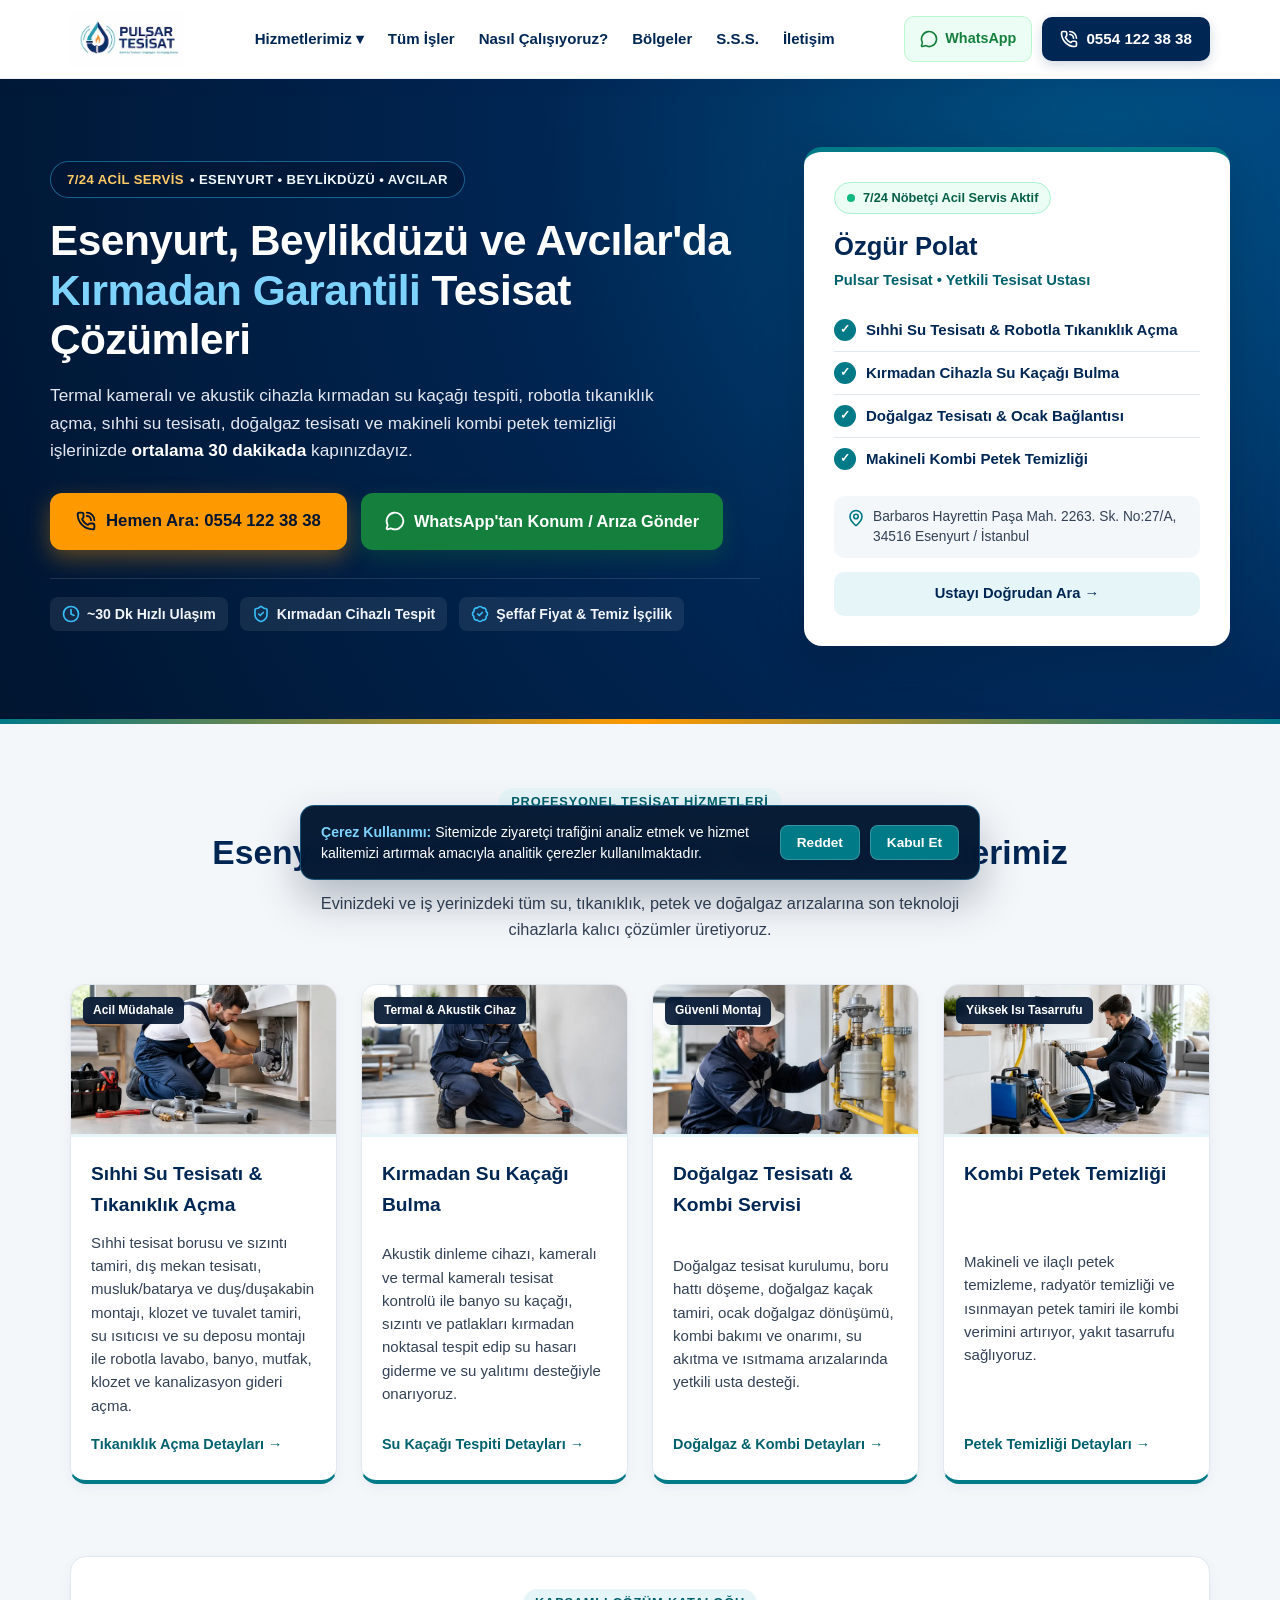
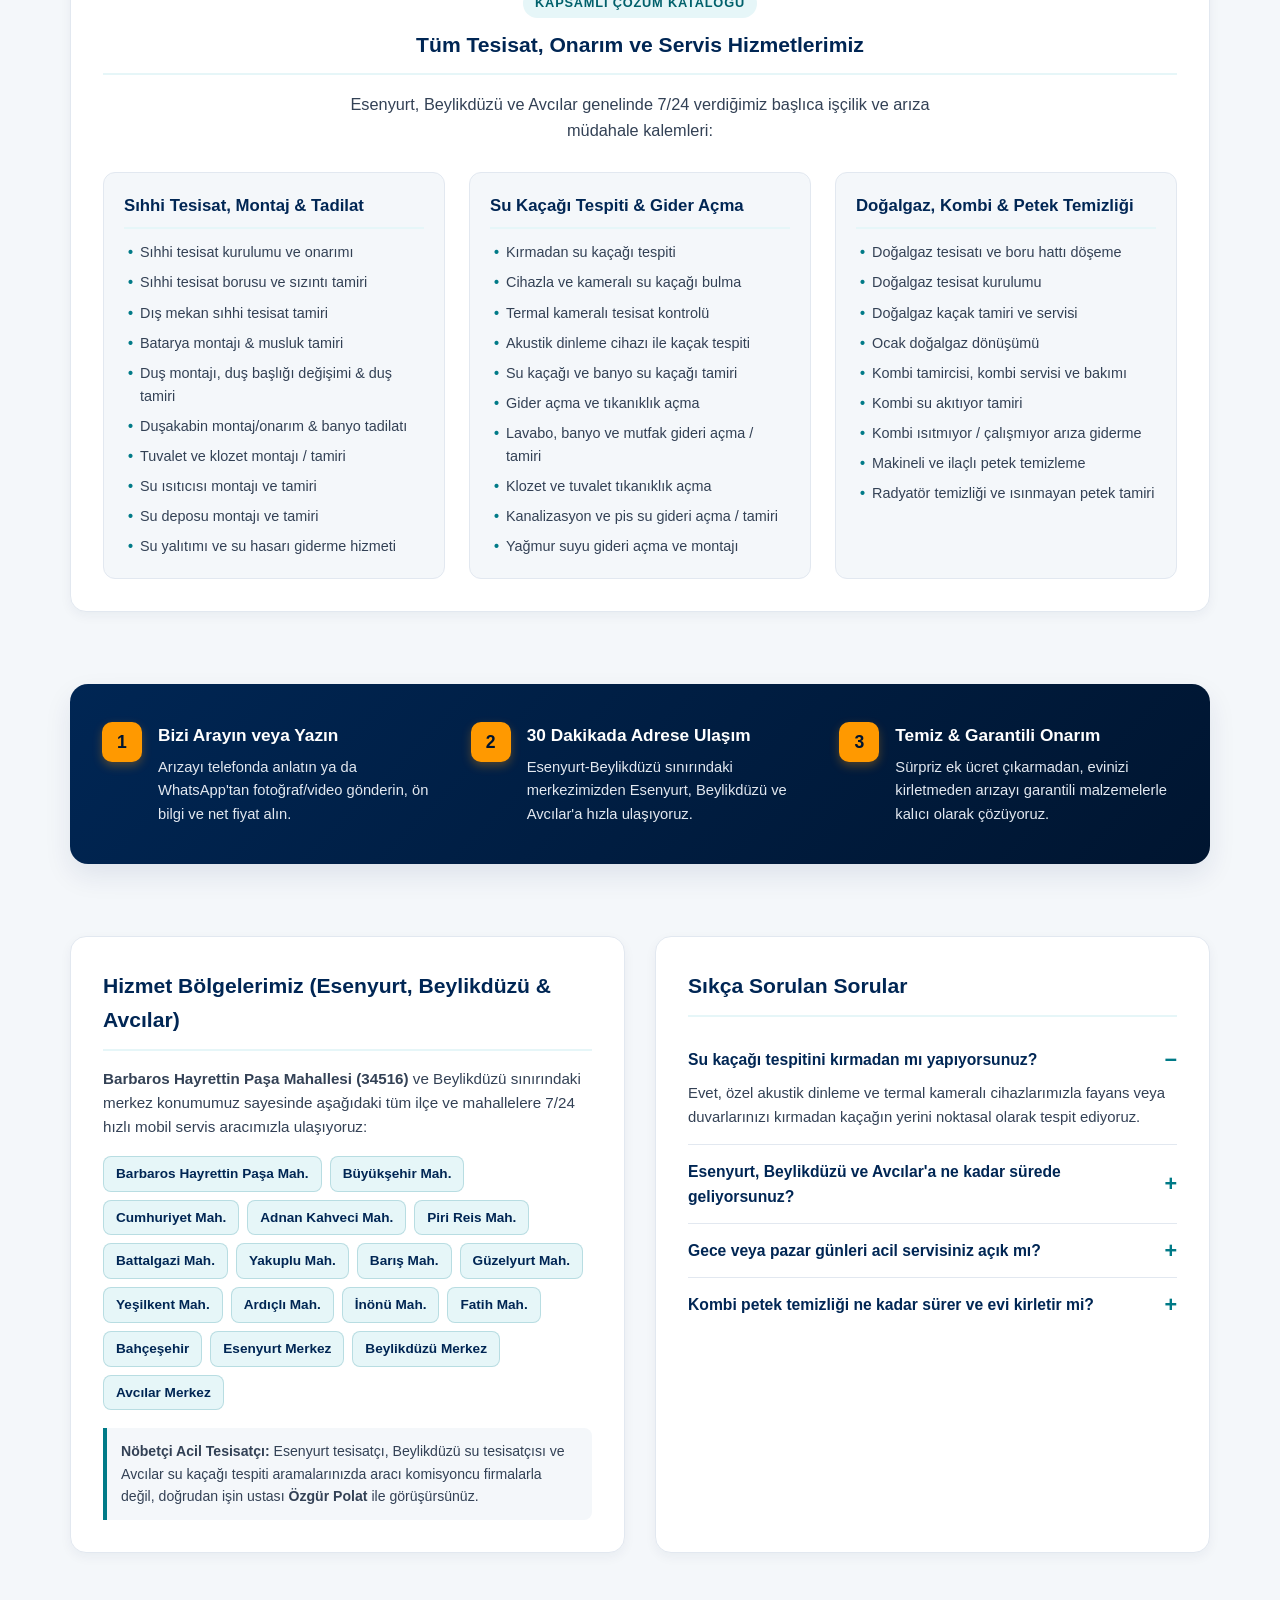
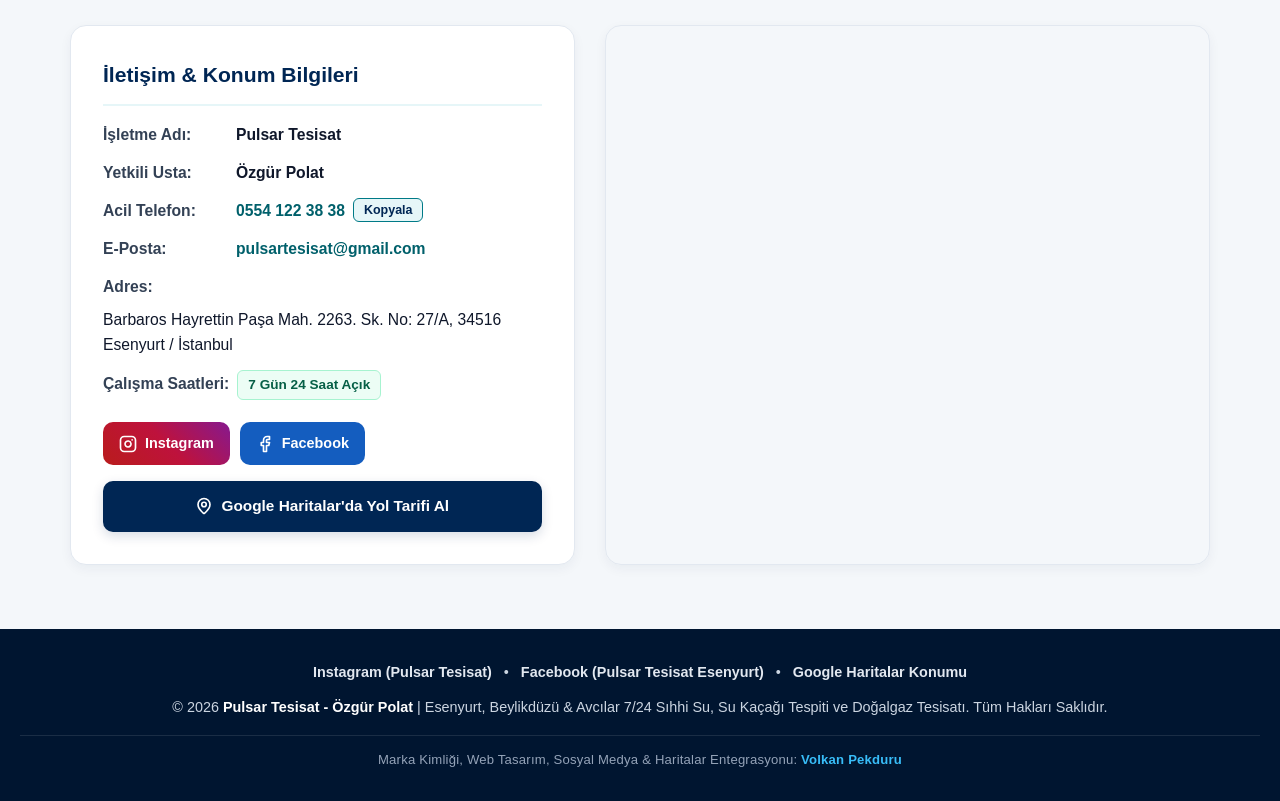
==== index.html @ 4828037c "Add files via upload" ====
<!doctype html>
<html lang="tr">
  <head>
    <!-- KVKK & Google Consent Mode Varsayılan Ayarı -->
    <script>
      window.dataLayer = window.dataLayer || [];
      function gtag() {
        dataLayer.push(arguments);
      }
      const savedConsent = localStorage.getItem("pulsar_cookie_consent");
      gtag("consent", "default", {
        analytics_storage: savedConsent === "granted" ? "granted" : "denied",
        ad_storage: "denied",
        ad_user_data: "denied",
        ad_personalization: "denied",
      });
    </script>

    <!-- Google tag (gtag.js) -->
    <script async src="https://googletagmanager.com/gtm.js?id=GTM-5T6CG87S"></script>
    <script>
      window.dataLayer = window.dataLayer || [];
      function gtag() {
        dataLayer.push(arguments);
      }
      gtag("js", new Date());
    </script>

    <!-- Telefon, WhatsApp ve Harita Tıklama Takibi -->
    <script>
      document.addEventListener("click", function (e) {
        const link = e.target.closest("a");
        if (!link) return;
        const href = link.getAttribute("href") || "";

        if (href.startsWith("tel:")) {
          gtag("event", "telefon_aramasi", { event_category: "iletisim", event_label: "0554 122 38 38" });
        } else if (href.includes("wa.me") || href.includes("whatsapp")) {
          gtag("event", "whatsapp_tiklama", { event_category: "iletisim", event_label: "WhatsApp Mesaj" });
        } else if (href.includes("/maps") || href.includes("maps.") || href.includes("share.google")) {
          gtag("event", "harita_yol_tarifi", { event_category: "konum", event_label: "Google Haritalar" });
        }
      });
    </script>

    <meta charset="UTF-8" />
    <meta name="viewport" content="width=device-width, initial-scale=1.0" />
    <title>Pulsar Tesisat | Esenyurt, Beylikdüzü, Avcılar 7/24 Acil Sıhhi Tesisat, Su Kaçağı & Doğalgaz</title>
    <meta name="description" content="Esenyurt, Beylikdüzü ve Avcılar 7/24 acil tesisatçı Özgür Polat. Kırmadan cihazla su kaçağı bulma, robotla tıkanıklık açma, sıhhi su tesisatı, doğalgaz ve kombi petek temizliği. Hemen arayın: 0554 122 38 38" />
    <meta name="robots" content="index, follow, max-image-preview:large, max-snippet:-1, max-video-preview:-1" />
    <meta name="theme-color" content="#002654" />
    <meta name="geo.region" content="TR-34" />
    <meta name="geo.placename" content="Esenyurt, İstanbul" />
    <meta name="geo.position" content="41.0272691;28.6431282" />
    <meta name="ICBM" content="41.0272691, 28.6431282" />

    <link rel="canonical" href="https://pulsartesisat.com/" />
    <link rel="icon" type="image/webp" href="logo.webp" />
    <link rel="apple-touch-icon" href="logo.webp" />

    <!-- Open Graph / WhatsApp & Sosyal Medya Önizleme -->
    <meta property="og:type" content="website" />
    <meta property="og:locale" content="tr_TR" />
    <meta property="og:site_name" content="Pulsar Tesisat" />
    <meta property="og:url" content="https://pulsartesisat.com/" />
    <meta property="og:title" content="Pulsar Tesisat | Esenyurt, Beylikdüzü, Avcılar 7/24 Acil Tesisatçı" />
    <meta property="og:description" content="Kırmadan su kaçağı tespiti, robotla tıkanıklık açma, sıhhi tesisat, doğalgaz ve makineli petek temizliği. 30 dakikada acil servis: 0554 122 38 38" />
    <meta property="og:image" content="https://pulsartesisat.com/hizmet-kacak.webp" />
    <meta property="og:image:width" content="840" />
    <meta property="og:image:height" content="472" />

    <!-- Twitter Card -->
    <meta name="twitter:card" content="summary_large_image" />
    <meta name="twitter:title" content="Pulsar Tesisat | Esenyurt, Beylikdüzü & Avcılar 7/24 Acil Tesisatçı" />
    <meta name="twitter:description" content="Kırmadan su kaçağı bulma, tıkanıklık açma, sıhhi su tesisatı, doğalgaz ve kombi petek temizliği. Hemen arayın: 0554 122 38 38" />
    <meta name="twitter:image" content="https://pulsartesisat.com/hizmet-kacak.webp" />

    <link rel="stylesheet" href="style.css" />

    <!-- Yerel İşletme & Tesisatçı SEO Şeması (JSON-LD) -->
    <script type="application/ld+json">
      {
        "@context": "https://schema.org",
        "@type": "Plumber",
        "@id": "https://pulsartesisat.com/#plumber",
        "name": "Pulsar Tesisat - Özgür Polat",
        "url": "https://pulsartesisat.com/",
        "logo": "https://pulsartesisat.com/logo.webp",
        "image": ["https://pulsartesisat.com/logo.webp", "https://pulsartesisat.com/hizmet-sihhi.webp", "https://pulsartesisat.com/hizmet-kacak.webp", "https://pulsartesisat.com/hizmet-dogalgaz.webp", "https://pulsartesisat.com/hizmet-petek.webp"],
        "description": "Esenyurt, Beylikdüzü ve Avcılar bölgesinde 7/24 acil sıhhi tesisat, kırmadan cihazla su kaçağı tespiti, robotla tıkanıklık açma, doğalgaz tesisatı ve makineli kombi petek temizliği hizmeti.",
        "telephone": "+905541223838",
        "email": "pulsartesisat@gmail.com",
        "priceRange": "₺₺",
        "currenciesAccepted": "TRY",
        "paymentAccepted": "Nakit, Havale/EFT, Kredi Kartı",
        "address": {
          "@type": "PostalAddress",
          "streetAddress": "Barbaros Hayrettin Paşa Mah. 2263. Sk. No: 27/A",
          "addressLocality": "Esenyurt",
          "addressRegion": "İstanbul",
          "postalCode": "34516",
          "addressCountry": "TR"
        },
        "geo": {
          "@type": "GeoCoordinates",
          "latitude": 41.0272691,
          "longitude": 28.6431282
        },
        "hasMap": "https://maps.app.goo.gl/ySVfVjNS8mh7vHLx8",
        "areaServed": [
          { "@type": "City", "name": "Esenyurt, İstanbul" },
          { "@type": "City", "name": "Beylikdüzü, İstanbul" },
          { "@type": "City", "name": "Avcılar, İstanbul" },
          { "@type": "Place", "name": "Barbaros Hayrettin Paşa Mahallesi" },
          { "@type": "Place", "name": "Büyükşehir Mahallesi" },
          { "@type": "Place", "name": "Cumhuriyet Mahallesi" },
          { "@type": "Place", "name": "Adnan Kahveci Mahallesi" },
          { "@type": "Place", "name": "Piri Reis Mahallesi" },
          { "@type": "Place", "name": "Battalgazi Mahallesi" },
          { "@type": "Place", "name": "Yakuplu Mahallesi" },
          { "@type": "Place", "name": "Bahçeşehir" },
          { "@type": "Place", "name": "Yeşilkent Mahallesi" },
          { "@type": "Place", "name": "Güzelyurt Mahallesi" },
          { "@type": "Place", "name": "Ardıçlı Mahallesi" },
          { "@type": "Place", "name": "İnönü Mahallesi" },
          { "@type": "Place", "name": "Barış Mahallesi" },
          { "@type": "Place", "name": "Fatih Mahallesi" }
        ],
        "hasOfferCatalog": {
          "@type": "OfferCatalog",
          "name": "Sıhhi Tesisat, Kaçak Tespiti, Doğalgaz ve Kombi Petek Hizmetleri",
          "itemListElement": [
            { "@type": "Offer", "itemOffered": { "@type": "Service", "name": "Sıhhi Su Tesisatı Kurulumu ve Onarımı" } },
            { "@type": "Offer", "itemOffered": { "@type": "Service", "name": "Sıhhi Tesisat Borusu ve Sızıntı Tamiri" } },
            { "@type": "Offer", "itemOffered": { "@type": "Service", "name": "Dış Mekan Sıhhi Tesisat Tamiri" } },
            { "@type": "Offer", "itemOffered": { "@type": "Service", "name": "Batarya ve Musluk Montajı / Tamiri" } },
            { "@type": "Offer", "itemOffered": { "@type": "Service", "name": "Duş, Duş Başlığı ve Duşakabin Montajı / Tamiri" } },
            { "@type": "Offer", "itemOffered": { "@type": "Service", "name": "Tuvalet ve Klozet Montajı / Tamiri" } },
            { "@type": "Offer", "itemOffered": { "@type": "Service", "name": "Su Isıtıcısı Montajı ve Tamiri" } },
            { "@type": "Offer", "itemOffered": { "@type": "Service", "name": "Su Deposu Montajı ve Tamiri" } },
            { "@type": "Offer", "itemOffered": { "@type": "Service", "name": "Kırmadan Cihazla Su Kaçağı Tespiti" } },
            { "@type": "Offer", "itemOffered": { "@type": "Service", "name": "Kameralı ve Termal Kameralı Su Kaçağı Tespiti" } },
            { "@type": "Offer", "itemOffered": { "@type": "Service", "name": "Akustik Dinleme Cihazı ile Kaçak Tespiti" } },
            { "@type": "Offer", "itemOffered": { "@type": "Service", "name": "Su Kaçağı ve Banyo Su Kaçağı Tamiri" } },
            { "@type": "Offer", "itemOffered": { "@type": "Service", "name": "Gider Açma ve Tıkanıklık Açma" } },
            { "@type": "Offer", "itemOffered": { "@type": "Service", "name": "Lavabo, Banyo ve Mutfak Gideri Açma / Tamiri" } },
            { "@type": "Offer", "itemOffered": { "@type": "Service", "name": "Klozet ve Tuvalet Tıkanıklık Açma" } },
            { "@type": "Offer", "itemOffered": { "@type": "Service", "name": "Kanalizasyon ve Pis Su Gideri Açma / Tamiri" } },
            { "@type": "Offer", "itemOffered": { "@type": "Service", "name": "Yağmur Suyu Gideri Açma ve Montajı" } },
            { "@type": "Offer", "itemOffered": { "@type": "Service", "name": "Doğalgaz Tesisatı Kurulumu ve Boru Hattı Döşeme" } },
            { "@type": "Offer", "itemOffered": { "@type": "Service", "name": "Doğalgaz Kaçak Tamiri ve Ocak Doğalgaz Dönüşümü" } },
            { "@type": "Offer", "itemOffered": { "@type": "Service", "name": "Kombi Servisi, Tamiri, Bakımı ve Su Akıtma Onarımı" } },
            { "@type": "Offer", "itemOffered": { "@type": "Service", "name": "Makineli ve İlaçlı Petek Temizleme / Radyatör Temizliği" } },
            { "@type": "Offer", "itemOffered": { "@type": "Service", "name": "Isınmayan Petek Tamiri" } },
            { "@type": "Offer", "itemOffered": { "@type": "Service", "name": "Banyo ve Duş Tadilatı" } },
            { "@type": "Offer", "itemOffered": { "@type": "Service", "name": "Su Yalıtımı ve Su Hasarı Giderme Hizmeti" } }
          ]
        },
        "openingHoursSpecification": {
          "@type": "OpeningHoursSpecification",
          "dayOfWeek": ["Monday", "Tuesday", "Wednesday", "Thursday", "Friday", "Saturday", "Sunday"],
          "opens": "00:00",
          "closes": "23:59"
        },
        "sameAs": ["https://www.facebook.com/pulsartesisatesenyurt", "https://www.instagram.com/pulsartesisat", "https://maps.app.goo.gl/ySVfVjNS8mh7vHLx8"]
      }
    </script>

    <!-- Sıkça Sorulan Sorular (FAQPage) Yapısal Veri Şeması (JSON-LD) -->
    <script type="application/ld+json">
      {
        "@context": "https://schema.org",
        "@type": "FAQPage",
        "mainEntity": [
          {
            "@type": "Question",
            "name": "Su kaçağı tespitini kırmadan mı yapıyorsunuz?",
            "acceptedAnswer": {
              "@type": "Answer",
              "text": "Evet, özel akustik dinleme ve termal kameralı cihazlarımızla fayans veya duvarlarınızı kırmadan kaçağın yerini noktasal olarak tespit ediyoruz."
            }
          },
          {
            "@type": "Question",
            "name": "Esenyurt, Beylikdüzü ve Avcılar'a ne kadar sürede geliyorsunuz?",
            "acceptedAnswer": {
              "@type": "Answer",
              "text": "Barbaros Hayrettin Paşa Mahallesi ve Beylikdüzü sınırındaki merkezimizden tüm çevre mahallelere ortalama 30 dakika içinde ulaşıyoruz."
            }
          },
          {
            "@type": "Question",
            "name": "Gece veya pazar günleri acil servisiniz açık mı?",
            "acceptedAnswer": {
              "@type": "Answer",
              "text": "Evet, Pulsar Tesisat olarak haftanın 7 günü 24 saat (resmi tatiller ve pazar günleri dahil) kesintisiz acil tesisat servisi sunuyoruz."
            }
          },
          {
            "@type": "Question",
            "name": "Kombi petek temizliği ne kadar sürer ve evi kirletir mi?",
            "acceptedAnswer": {
              "@type": "Answer",
              "text": "İşlem ortalama 45-60 dakika sürer. Makinemiz banyodaki havlupan veya kombi altından kapalı devre bağlandığı için evinizde hiçbir kirlenme olmaz, petekleri tek tek sökmeye gerek kalmaz."
            }
          }
        ]
      }
    </script>
  </head>
  <body>
    <header>
      <div class="nav-container">
        <a href="index.html" class="logo-box" aria-label="Pulsar Tesisat Ana Sayfa">
          <img src="logo.webp" alt="Pulsar Tesisat - Esenyurt Beylikdüzü Avcılar Tesisatçı" width="280" height="141" fetchpriority="high" />
        </a>
        <nav class="nav-links" id="navLinks" aria-label="Ana Menü">
          <div class="nav-dropdown">
            <button type="button" class="dropdown-toggle" aria-expanded="false">Hizmetlerimiz ▾</button>
            <div class="dropdown-menu">
              <a href="#hizmetler">Tüm Hizmetler (Özet)</a>
              <a href="su-kacagi-tespiti.html">Kırmadan Su Kaçağı Tespiti</a>
              <a href="tikaniklik-acma.html">Robotla Tıkanıklık Açma</a>
              <a href="petek-temizligi.html">Makineli Kombi Petek Temizliği</a>
              <a href="dogalgaz-kombi-servisi.html">Doğalgaz Tesisatı & Kombi Servisi</a>
            </div>
          </div>
          <a href="#tum-hizmetler">Tüm İşler</a>
          <a href="#nasil-calisiyoruz">Nasıl Çalışıyoruz?</a>
          <a href="#bolgeler">Bölgeler</a>
          <a href="#sss">S.S.S.</a>
          <a href="#iletisim">İletişim</a>
        </nav>
        <div class="header-actions">
          <a href="https://wa.me/905541223838?text=Merhaba%20%C3%96zg%C3%BCr%20Usta%2C%20acil%20tesisat%20deste%C4%9Fi%20i%C3%A7in%20ula%C5%9F%C4%B1yorum." target="_blank" rel="noopener" class="header-wp" aria-label="WhatsApp Hızlı Mesaj">
            <svg class="icon" viewBox="0 0 24 24" aria-hidden="true">
              <path d="M2.992 16.342a2 2 0 0 1 .094 1.167l-1.065 3.29a1 1 0 0 0 1.236 1.168l3.413-.998a2 2 0 0 1 1.099.092 10 10 0 1 0-4.777-4.719" />
            </svg>
            <span>WhatsApp</span>
          </a>
          <a href="tel:+905541223838" class="header-cta" aria-label="0554 122 38 38 Hemen Ara">
            <svg class="icon" viewBox="0 0 24 24" aria-hidden="true">
              <path d="M13 2a9 9 0 0 1 9 9" />
              <path d="M13 6a5 5 0 0 1 5 5" />
              <path d="M13.832 16.568a1 1 0 0 0 1.213-.303l.355-.465A2 2 0 0 1 17 15h3a2 2 0 0 1 2 2v3a2 2 0 0 1-2 2A18 18 0 0 1 2 4a2 2 0 0 1 2-2h3a2 2 0 0 1 2 2v3a2 2 0 0 1-.8 1.6l-.468.351a1 1 0 0 0-.292 1.233 14 14 0 0 0 6.392 6.384" />
            </svg>
            <span>0554 122 38 38</span>
          </a>
          <button type="button" class="mobile-menu-btn" id="mobileMenuBtn" aria-label="Menüyü Aç veya Kapat" aria-expanded="false">☰</button>
        </div>
      </div>
    </header>

    <main>
      <!-- Giriş (Hero) Alanı -->
      <section class="hero">
        <div class="hero-container">
          <div class="hero-content">
            <div class="badge-247">
              <span class="badge-highlight">7/24 ACİL SERVİS</span>
              <span>• ESENYURT • BEYLİKDÜZÜ • AVCILAR</span>
            </div>
            <h1>Esenyurt, Beylikdüzü ve Avcılar'da <span class="text-gradient">Kırmadan Garantili</span> Tesisat Çözümleri</h1>
            <p>Termal kameralı ve akustik cihazla kırmadan su kaçağı tespiti, robotla tıkanıklık açma, sıhhi su tesisatı, doğalgaz tesisatı ve makineli kombi petek temizliği işlerinizde <strong>ortalama 30 dakikada</strong> kapınızdayız.</p>
            <div class="hero-buttons">
              <a href="tel:+905541223838" class="btn-call">
                <svg class="icon icon-md" viewBox="0 0 24 24" aria-hidden="true">
                  <path d="M13 2a9 9 0 0 1 9 9" />
                  <path d="M13 6a5 5 0 0 1 5 5" />
                  <path d="M13.832 16.568a1 1 0 0 0 1.213-.303l.355-.465A2 2 0 0 1 17 15h3a2 2 0 0 1 2 2v3a2 2 0 0 1-2 2A18 18 0 0 1 2 4a2 2 0 0 1 2-2h3a2 2 0 0 1 2 2v3a2 2 0 0 1-.8 1.6l-.468.351a1 1 0 0 0-.292 1.233 14 14 0 0 0 6.392 6.384" />
                </svg>
                Hemen Ara: 0554 122 38 38
              </a>
              <a href="https://wa.me/905541223838?text=Merhaba%20%C3%96zg%C3%BCr%20Usta%2C%20acil%20tesisat%20deste%C4%9Fi%20i%C3%A7in%20ula%C5%9F%C4%B1yorum." target="_blank" rel="noopener" class="btn-wp">
                <svg class="icon icon-md" viewBox="0 0 24 24" aria-hidden="true">
                  <path d="M2.992 16.342a2 2 0 0 1 .094 1.167l-1.065 3.29a1 1 0 0 0 1.236 1.168l3.413-.998a2 2 0 0 1 1.099.092 10 10 0 1 0-4.777-4.719" />
                </svg>
                WhatsApp'tan Konum / Arıza Gönder
              </a>
            </div>

            <div class="hero-trust-strip">
              <div class="trust-pill">
                <svg class="icon icon-teal" viewBox="0 0 24 24" aria-hidden="true">
                  <circle cx="12" cy="12" r="10" />
                  <path d="M12 6v6l4 2" />
                </svg>
                <span>~30 Dk Hızlı Ulaşım</span>
              </div>
              <div class="trust-pill">
                <svg class="icon icon-teal" viewBox="0 0 24 24" aria-hidden="true">
                  <path d="M20 13c0 5-3.5 7.5-7.66 8.95a1 1 0 0 1-.67-.01C7.5 20.5 4 18 4 13V6a1 1 0 0 1 1-1c2 0 4.5-1.2 6.24-2.72a1.17 1.17 0 0 1 1.52 0C14.51 3.81 17 5 19 5a1 1 0 0 1 1 1z" />
                  <path d="m9 12 2 2 4-4" />
                </svg>
                <span>Kırmadan Cihazlı Tespit</span>
              </div>
              <div class="trust-pill">
                <svg class="icon icon-teal" viewBox="0 0 24 24" aria-hidden="true">
                  <path d="M3.85 8.62a4 4 0 0 1 4.78-4.77 4 4 0 0 1 6.74 0 4 4 0 0 1 4.78 4.78 4 4 0 0 1 0 6.74 4 4 0 0 1-4.77 4.78 4 4 0 0 1-6.75 0 4 4 0 0 1-4.78-4.77 4 4 0 0 1 0-6.76Z" />
                  <path d="m9 12 2 2 4-4" />
                </svg>
                <span>Şeffaf Fiyat & Temiz İşçilik</span>
              </div>
            </div>
          </div>

          <aside class="master-card" aria-label="Yetkili Usta Bilgileri">
            <div class="live-status">
              <span class="pulse-dot"></span>
              7/24 Nöbetçi Acil Servis Aktif
            </div>
            <h2>Özgür Polat</h2>
            <span class="master-role">Pulsar Tesisat • Yetkili Tesisat Ustası</span>
            <ul class="check-list">
              <li>Sıhhi Su Tesisatı & Robotla Tıkanıklık Açma</li>
              <li>Kırmadan Cihazla Su Kaçağı Bulma</li>
              <li>Doğalgaz Tesisatı & Ocak Bağlantısı</li>
              <li>Makineli Kombi Petek Temizliği</li>
            </ul>
            <div class="master-address">
              <svg class="icon icon-pin" viewBox="0 0 24 24" aria-hidden="true">
                <path d="M20 10c0 4.993-5.539 10.193-7.399 11.799a1 1 0 0 1-1.202 0C9.539 20.193 4 14.993 4 10a8 8 0 0 1 16 0" />
                <circle cx="12" cy="10" r="3" />
              </svg>
              <span>Barbaros Hayrettin Paşa Mah. 2263. Sk. No:27/A, 34516 Esenyurt / İstanbul</span>
            </div>
            <a href="tel:+905541223838" class="master-card-cta"> Ustayı Doğrudan Ara → </a>
          </aside>
        </div>
      </section>

      <!-- Hizmetlerimiz -->
      <section class="section" id="hizmetler">
        <div class="section-title">
          <span class="section-tag">Profesyonel Tesisat Hizmetleri</span>
          <h2>Esenyurt, Beylikdüzü ve Avcılar Tesisat Çözümlerimiz</h2>
          <p>Evinizdeki ve iş yerinizdeki tüm su, tıkanıklık, petek ve doğalgaz arızalarına son teknoloji cihazlarla kalıcı çözümler üretiyoruz.</p>
        </div>

        <div class="services-grid">
          <article class="service-card">
            <div class="service-img-wrap">
              <span class="service-badge">Acil Müdahale</span>
              <img src="hizmet-sihhi.webp" alt="Esenyurt ve Beylikdüzü Sıhhi Su Tesisatı, Musluk Batarya Montajı, Klozet Tamiri ve Tıkanıklık Açma" class="service-img" width="840" height="472" loading="lazy" />
            </div>
            <div class="service-body">
              <h3>Sıhhi Su Tesisatı & Tıkanıklık Açma</h3>
              <p>Sıhhi tesisat borusu ve sızıntı tamiri, dış mekan tesisatı, musluk/batarya ve duş/duşakabin montajı, klozet ve tuvalet tamiri, su ısıtıcısı ve su deposu montajı ile robotla lavabo, banyo, mutfak, klozet ve kanalizasyon gideri açma.</p>
              <a href="tikaniklik-acma.html" class="service-link">Tıkanıklık Açma Detayları →</a>
            </div>
          </article>

          <article class="service-card">
            <div class="service-img-wrap">
              <span class="service-badge">Termal & Akustik Cihaz</span>
              <img src="hizmet-kacak.webp" alt="Esenyurt Beylikdüzü Kırmadan Cihazla, Kameralı ve Termal Su Kaçağı Bulma" class="service-img" width="840" height="472" loading="lazy" />
            </div>
            <div class="service-body">
              <h3>Kırmadan Su Kaçağı Bulma</h3>
              <p>Akustik dinleme cihazı, kameralı ve termal kameralı tesisat kontrolü ile banyo su kaçağı, sızıntı ve patlakları kırmadan noktasal tespit edip su hasarı giderme ve su yalıtımı desteğiyle onarıyoruz.</p>
              <a href="su-kacagi-tespiti.html" class="service-link">Su Kaçağı Tespiti Detayları →</a>
            </div>
          </article>

          <article class="service-card">
            <div class="service-img-wrap">
              <span class="service-badge">Güvenli Montaj</span>
              <img src="hizmet-dogalgaz.webp" alt="Esenyurt Doğalgaz Tesisatı, Boru Hattı Döşeme, Ocak Dönüşümü ve Kombi Servisi" class="service-img" width="840" height="472" loading="lazy" />
            </div>
            <div class="service-body">
              <h3>Doğalgaz Tesisatı & Kombi Servisi</h3>
              <p>Doğalgaz tesisat kurulumu, boru hattı döşeme, doğalgaz kaçak tamiri, ocak doğalgaz dönüşümü, kombi bakımı ve onarımı, su akıtma ve ısıtmama arızalarında yetkili usta desteği.</p>
              <a href="dogalgaz-kombi-servisi.html" class="service-link">Doğalgaz &amp; Kombi Detayları →</a>
            </div>
          </article>

          <article class="service-card">
            <div class="service-img-wrap">
              <span class="service-badge">Yüksek Isı Tasarrufu</span>
              <img src="hizmet-petek.webp" alt="Beylikdüzü ve Esenyurt Makineli ve İlaçlı Kombi Petek Temizliği" class="service-img" width="840" height="472" loading="lazy" />
            </div>
            <div class="service-body">
              <h3>Kombi Petek Temizliği</h3>
              <p>Makineli ve ilaçlı petek temizleme, radyatör temizliği ve ısınmayan petek tamiri ile kombi verimini artırıyor, yakıt tasarrufu sağlıyoruz.</p>
              <a href="petek-temizligi.html" class="service-link">Petek Temizliği Detayları →</a>
            </div>
          </article>
        </div>
      </section>

      <!-- Detaylı Hizmet Kataloğu (Yerel SEO & Hızlı Erişim) -->
      <section class="section section-tight-top" id="tum-hizmetler">
        <div class="card-panel">
          <div class="section-title catalog-title">
            <span class="section-tag">Kapsamlı Çözüm Kataloğu</span>
            <h2>Tüm Tesisat, Onarım ve Servis Hizmetlerimiz</h2>
            <p>Esenyurt, Beylikdüzü ve Avcılar genelinde 7/24 verdiğimiz başlıca işçilik ve arıza müdahale kalemleri:</p>
          </div>

          <div class="catalog-grid">
            <div class="catalog-group">
              <h3>Sıhhi Tesisat, Montaj & Tadilat</h3>
              <ul class="catalog-list">
                <li>Sıhhi tesisat kurulumu ve onarımı</li>
                <li>Sıhhi tesisat borusu ve sızıntı tamiri</li>
                <li>Dış mekan sıhhi tesisat tamiri</li>
                <li>Batarya montajı & musluk tamiri</li>
                <li>Duş montajı, duş başlığı değişimi & duş tamiri</li>
                <li>Duşakabin montaj/onarım & banyo tadilatı</li>
                <li>Tuvalet ve klozet montajı / tamiri</li>
                <li>Su ısıtıcısı montajı ve tamiri</li>
                <li>Su deposu montajı ve tamiri</li>
                <li>Su yalıtımı ve su hasarı giderme hizmeti</li>
              </ul>
            </div>

            <div class="catalog-group">
              <h3>Su Kaçağı Tespiti & Gider Açma</h3>
              <ul class="catalog-list">
                <li>Kırmadan su kaçağı tespiti</li>
                <li>Cihazla ve kameralı su kaçağı bulma</li>
                <li>Termal kameralı tesisat kontrolü</li>
                <li>Akustik dinleme cihazı ile kaçak tespiti</li>
                <li>Su kaçağı ve banyo su kaçağı tamiri</li>
                <li>Gider açma ve tıkanıklık açma</li>
                <li>Lavabo, banyo ve mutfak gideri açma / tamiri</li>
                <li>Klozet ve tuvalet tıkanıklık açma</li>
                <li>Kanalizasyon ve pis su gideri açma / tamiri</li>
                <li>Yağmur suyu gideri açma ve montajı</li>
              </ul>
            </div>

            <div class="catalog-group">
              <h3>Doğalgaz, Kombi & Petek Temizliği</h3>
              <ul class="catalog-list">
                <li>Doğalgaz tesisatı ve boru hattı döşeme</li>
                <li>Doğalgaz tesisat kurulumu</li>
                <li>Doğalgaz kaçak tamiri ve servisi</li>
                <li>Ocak doğalgaz dönüşümü</li>
                <li>Kombi tamircisi, kombi servisi ve bakımı</li>
                <li>Kombi su akıtıyor tamiri</li>
                <li>Kombi ısıtmıyor / çalışmıyor arıza giderme</li>
                <li>Makineli ve ilaçlı petek temizleme</li>
                <li>Radyatör temizliği ve ısınmayan petek tamiri</li>
              </ul>
            </div>
          </div>
        </div>
      </section>

      <!-- Süreç Adımları -->
      <section class="section section-tight-top" id="nasil-calisiyoruz">
        <div class="steps-box">
          <div class="step-item">
            <div class="step-num">1</div>
            <div>
              <h3>Bizi Arayın veya Yazın</h3>
              <p>Arızayı telefonda anlatın ya da WhatsApp'tan fotoğraf/video gönderin, ön bilgi ve net fiyat alın.</p>
            </div>
          </div>
          <div class="step-item">
            <div class="step-num">2</div>
            <div>
              <h3>30 Dakikada Adrese Ulaşım</h3>
              <p>Esenyurt-Beylikdüzü sınırındaki merkezimizden Esenyurt, Beylikdüzü ve Avcılar'a hızla ulaşıyoruz.</p>
            </div>
          </div>
          <div class="step-item">
            <div class="step-num">3</div>
            <div>
              <h3>Temiz & Garantili Onarım</h3>
              <p>Sürpriz ek ücret çıkarmadan, evinizi kirletmeden arızayı garantili malzemelerle kalıcı olarak çözüyoruz.</p>
            </div>
          </div>
        </div>
      </section>

      <!-- Hizmet Bölgeleri & SSS -->
      <section class="section section-tight-top" id="bolgeler">
        <div class="info-grid">
          <div class="card-panel">
            <h2>Hizmet Bölgelerimiz (Esenyurt, Beylikdüzü & Avcılar)</h2>
            <p class="panel-desc"><strong>Barbaros Hayrettin Paşa Mahallesi (34516)</strong> ve Beylikdüzü sınırındaki merkez konumumuz sayesinde aşağıdaki tüm ilçe ve mahallelere 7/24 hızlı mobil servis aracımızla ulaşıyoruz:</p>
            <div class="neighborhood-tags" role="list">
              <span class="tag" role="listitem">Barbaros Hayrettin Paşa Mah.</span>
              <span class="tag" role="listitem">Büyükşehir Mah.</span>
              <span class="tag" role="listitem">Cumhuriyet Mah.</span>
              <span class="tag" role="listitem">Adnan Kahveci Mah.</span>
              <span class="tag" role="listitem">Piri Reis Mah.</span>
              <span class="tag" role="listitem">Battalgazi Mah.</span>
              <span class="tag" role="listitem">Yakuplu Mah.</span>
              <span class="tag" role="listitem">Barış Mah.</span>
              <span class="tag" role="listitem">Güzelyurt Mah.</span>
              <span class="tag" role="listitem">Yeşilkent Mah.</span>
              <span class="tag" role="listitem">Ardıçlı Mah.</span>
              <span class="tag" role="listitem">İnönü Mah.</span>
              <span class="tag" role="listitem">Fatih Mah.</span>
              <span class="tag" role="listitem">Bahçeşehir</span>
              <span class="tag" role="listitem">Esenyurt Merkez</span>
              <span class="tag" role="listitem">Beylikdüzü Merkez</span>
              <span class="tag" role="listitem">Avcılar Merkez</span>
            </div>
            <div class="local-seo-note">
              <p><strong>Nöbetçi Acil Tesisatçı:</strong> Esenyurt tesisatçı, Beylikdüzü su tesisatçısı ve Avcılar su kaçağı tespiti aramalarınızda aracı komisyoncu firmalarla değil, doğrudan işin ustası <strong>Özgür Polat</strong> ile görüşürsünüz.</p>
            </div>
          </div>

          <div class="card-panel" id="sss">
            <h2>Sıkça Sorulan Sorular</h2>
            <details open>
              <summary>Su kaçağı tespitini kırmadan mı yapıyorsunuz?</summary>
              <p>Evet, özel akustik dinleme ve termal kameralı cihazlarımızla fayans veya duvarlarınızı kırmadan kaçağın yerini noktasal olarak tespit ediyoruz.</p>
            </details>
            <details>
              <summary>Esenyurt, Beylikdüzü ve Avcılar'a ne kadar sürede geliyorsunuz?</summary>
              <p>Barbaros Hayrettin Paşa Mahallesi ve Beylikdüzü sınırındaki merkezimizden tüm çevre mahallelere ortalama 30 dakika içinde ulaşıyoruz.</p>
            </details>
            <details>
              <summary>Gece veya pazar günleri acil servisiniz açık mı?</summary>
              <p>Evet, Pulsar Tesisat olarak haftanın 7 günü 24 saat (resmi tatiller ve pazar günleri dahil) kesintisiz acil tesisat servisi sunuyoruz.</p>
            </details>
            <details>
              <summary>Kombi petek temizliği ne kadar sürer ve evi kirletir mi?</summary>
              <p>İşlem ortalama 45-60 dakika sürer. Makinemiz banyodaki havlupan veya kombi altından kapalı devre bağlandığı için evinizde hiçbir kirlenme olmaz, petekleri tek tek sökmeye gerek kalmaz.</p>
            </details>
          </div>
        </div>
      </section>

      <!-- İletişim & Harita -->
      <section class="section section-tight-top" id="iletisim">
        <div class="contact-grid">
          <div class="card-panel contact-details">
            <h2>İletişim & Konum Bilgileri</h2>
            <ul class="contact-list">
              <li>
                <span class="contact-label">İşletme Adı:</span>
                <strong>Pulsar Tesisat</strong>
              </li>
              <li>
                <span class="contact-label">Yetkili Usta:</span>
                <strong>Özgür Polat</strong>
              </li>
              <li>
                <span class="contact-label">Acil Telefon:</span>
                <div class="phone-row">
                  <a href="tel:+905541223838" class="phone-link">0554 122 38 38</a>
                  <button type="button" id="copyPhoneBtn" class="copy-btn" aria-label="Kopyala - Telefon Numarası">Kopyala</button>
                </div>
              </li>
              <li>
                <span class="contact-label">E-Posta:</span>
                <a href="mailto:pulsartesisat@gmail.com" class="phone-link">pulsartesisat@gmail.com</a>
              </li>
              <li>
                <span class="contact-label">Adres:</span>
                <span>Barbaros Hayrettin Paşa Mah. 2263. Sk. No: 27/A, 34516 Esenyurt / İstanbul</span>
              </li>
              <li>
                <span class="contact-label">Çalışma Saatleri:</span>
                <span class="open-badge">7 Gün 24 Saat Açık</span>
              </li>
            </ul>

            <div class="social-links">
              <a href="https://www.instagram.com/pulsartesisat" target="_blank" rel="noopener" class="social-btn social-ig">
                <svg class="icon" viewBox="0 0 24 24" aria-hidden="true">
                  <rect width="20" height="20" x="2" y="2" rx="5" ry="5" />
                  <path d="M16 11.37A4 4 0 1 1 12.63 8 4 4 0 0 1 16 11.37z" />
                  <line x1="17.5" x2="17.51" y1="6.5" y2="6.5" />
                </svg>
                Instagram
              </a>
              <a href="https://www.facebook.com/pulsartesisatesenyurt" target="_blank" rel="noopener" class="social-btn social-fb">
                <svg class="icon" viewBox="0 0 24 24" aria-hidden="true">
                  <path d="M18 2h-3a5 5 0 0 0-5 5v3H7v4h3v8h4v-8h3l1-4h-4V7a1 1 0 0 1 1-1h3z" />
                </svg>
                Facebook
              </a>
            </div>

            <div class="map-cta-wrap">
              <a href="https://maps.app.goo.gl/ySVfVjNS8mh7vHLx8" target="_blank" rel="noopener" class="map-direction-btn">
                <svg class="icon" viewBox="0 0 24 24" aria-hidden="true">
                  <path d="M20 10c0 4.993-5.539 10.193-7.399 11.799a1 1 0 0 1-1.202 0C9.539 20.193 4 14.993 4 10a8 8 0 0 1 16 0" />
                  <circle cx="12" cy="10" r="3" />
                </svg>
                Google Haritalar'da Yol Tarifi Al
              </a>
            </div>
          </div>

          <div class="map-container">
            <iframe
              title="Pulsar Tesisat Esenyurt Google Haritalar Konumu"
              src="https://www.google.com/maps/embed?pb=!1m18!1m12!1m3!1d2860.980241913773!2d28.643128199999996!3d41.0272691!2m3!1f0!2f0!3f0!3m2!1i1024!2i768!4f13.1!3m3!1m2!1s0x14b55f3331d007cd%3A0xf8077f07da0fd396!2sPulsar%20Tesisat!5e1!3m2!1str!2str!4v1794951365269!5m2!1str!2str"
              width="600"
              height="450"
              allowfullscreen=""
              loading="lazy"
              referrerpolicy="strict-origin-when-cross-origin"
            ></iframe>
          </div>
        </div>
      </section>
    </main>

    <footer>
      <div class="footer-container">
        <div class="footer-socials">
          <a href="https://www.instagram.com/pulsartesisat" target="_blank" rel="noopener">Instagram (Pulsar Tesisat)</a>
          <span>•</span>
          <a href="https://www.facebook.com/pulsartesisatesenyurt" target="_blank" rel="noopener">Facebook (Pulsar Tesisat Esenyurt)</a>
          <span>•</span>
          <a href="https://maps.app.goo.gl/ySVfVjNS8mh7vHLx8" target="_blank" rel="noopener">Google Haritalar Konumu</a>
        </div>
        <p>© <span id="currentYear">2026</span> <strong>Pulsar Tesisat - Özgür Polat</strong> | Esenyurt, Beylikdüzü & Avcılar 7/24 Sıhhi Su, Su Kaçağı Tespiti ve Doğalgaz Tesisatı. Tüm Hakları Saklıdır.</p>
      </div>
      <div class="agency-signature">
        Marka Kimliği, Web Tasarım, Sosyal Medya &amp; Haritalar Entegrasyonu:
        <a href="https://wa.me/volkanpekduru" target="_blank" rel="noopener">Volkan Pekduru</a>
      </div>
    </footer>

    <!-- Mobil Sabit Arama & WhatsApp Barı -->
    <div class="mobile-sticky-bar" role="region" aria-label="Hızlı İletişim Çubuğu">
      <a href="tel:+905541223838" class="sticky-call">
        <svg class="icon" viewBox="0 0 24 24" aria-hidden="true">
          <path d="M13 2a9 9 0 0 1 9 9" />
          <path d="M13 6a5 5 0 0 1 5 5" />
          <path d="M13.832 16.568a1 1 0 0 0 1.213-.303l.355-.465A2 2 0 0 1 17 15h3a2 2 0 0 1 2 2v3a2 2 0 0 1-2 2A18 18 0 0 1 2 4a2 2 0 0 1 2-2h3a2 2 0 0 1 2 2v3a2 2 0 0 1-.8 1.6l-.468.351a1 1 0 0 0-.292 1.233 14 14 0 0 0 6.392 6.384" />
        </svg>
        Hemen Ara
      </a>
      <a href="https://wa.me/905541223838?text=Merhaba%20%C3%96zg%C3%BCr%20Usta%2C%20acil%20tesisat%20deste%C4%9Fi%20i%C3%A7in%20ula%C5%9F%C4%B1yorum." target="_blank" rel="noopener" class="sticky-wp">
        <svg class="icon" viewBox="0 0 24 24" aria-hidden="true">
          <path d="M2.992 16.342a2 2 0 0 1 .094 1.167l-1.065 3.29a1 1 0 0 0 1.236 1.168l3.413-.998a2 2 0 0 1 1.099.092 10 10 0 1 0-4.777-4.719" />
        </svg>
        WhatsApp'tan Yaz
      </a>
    </div>

    <script src="script.js" defer></script>
  </body>
</html>
---- style.css ----
:root {
  --navy: #002654;
  --navy-dark: #001530;
  --teal: #007a87;
  --teal-dark: #00606b;
  --teal-light: #e6f6f8;
  --orange: #ff9900;
  --orange-hover: #e68a00;
  --whatsapp: #15803d;
  --whatsapp-hover: #166534;
  --bg-light: #f4f7fa;
  --text-dark: #0f172a;
  --text-muted: #334155;
  --white: #ffffff;
  --border-subtle: #e2e8f0;
  --shadow-sm: 0 4px 12px rgba(0, 38, 84, 0.05);
  --shadow-md: 0 12px 28px rgba(0, 38, 84, 0.09);
  --shadow-lg: 0 20px 44px rgba(0, 21, 48, 0.28);
}

* {
  box-sizing: border-box;
  margin: 0;
  padding: 0;
}

html {
  scroll-behavior: smooth;
  scroll-padding-top: 84px;
  overscroll-behavior-y: none;
}

body {
  font-family: -apple-system, BlinkMacSystemFont, "Segoe UI", Roboto, Helvetica, Arial, sans-serif;
  color: var(--text-dark);
  background-color: var(--bg-light);
  line-height: 1.6;
  -webkit-font-smoothing: antialiased;
  overscroll-behavior-y: none;
}

/* Satır İçi SVG İkon Stilleri */
.icon {
  width: 18px;
  height: 18px;
  stroke: currentColor;
  stroke-width: 2.2;
  stroke-linecap: round;
  stroke-linejoin: round;
  fill: none;
  flex-shrink: 0;
}

.icon-md {
  width: 20px;
  height: 20px;
}

.icon-teal {
  color: #38bdf8;
  width: 18px;
  height: 18px;
}

.icon-pin {
  color: var(--teal);
  width: 18px;
  height: 18px;
  margin-top: 2px;
}

/* Üst Menü (Cam Efektli Kurumsal Header) */
header {
  background: rgba(255, 255, 255, 0.96);
  backdrop-filter: blur(12px);
  -webkit-backdrop-filter: blur(12px);
  box-shadow: 0 2px 18px rgba(0, 38, 84, 0.07);
  position: sticky;
  top: 0;
  z-index: 100;
  border-bottom: 1px solid rgba(0, 38, 84, 0.07);
}

.nav-container {
  max-width: 1180px;
  margin: 0 auto;
  padding: 10px 20px;
  display: flex;
  justify-content: space-between;
  align-items: center;
  gap: 16px;
}

.logo-box {
  display: flex;
  align-items: center;
  text-decoration: none;
}

.logo-box img {
  height: 58px;
  width: auto;
  object-fit: contain;
}

.nav-links {
  display: flex;
  align-items: center;
  gap: 24px;
}

.nav-links a {
  text-decoration: none;
  color: var(--navy);
  font-weight: 600;
  font-size: 0.94rem;
  position: relative;
  padding: 4px 0;
  transition: color 0.2s ease;
}

.nav-links a::after {
  content: "";
  position: absolute;
  bottom: 0;
  left: 0;
  width: 0;
  height: 2px;
  background: var(--teal);
  transition: width 0.25s ease;
}

.nav-links a:hover {
  color: var(--teal);
}

.nav-links a:hover::after {
  width: 100%;
}

/* Masaüstü Açılır Hizmetler Menüsü (Dropdown) */
.nav-dropdown {
  position: relative;
}

.dropdown-toggle {
  background: none;
  border: none;
  color: var(--navy);
  font-family: inherit;
  font-weight: 600;
  font-size: 0.94rem;
  cursor: pointer;
  padding: 4px 0;
  display: inline-flex;
  align-items: center;
  gap: 4px;
  transition: color 0.2s ease;
}

.dropdown-toggle:hover {
  color: var(--teal);
}

.dropdown-menu {
  display: none;
  position: absolute;
  top: 100%;
  left: 0;
  min-width: 250px;
  background: var(--white);
  border: 1px solid var(--border-subtle);
  border-top: 3px solid var(--teal);
  border-radius: 12px;
  box-shadow: var(--shadow-md);
  padding: 8px 0;
  z-index: 200;
}

.nav-dropdown:hover .dropdown-menu,
.nav-dropdown.open .dropdown-menu {
  display: flex;
  flex-direction: column;
}

.dropdown-menu a {
  padding: 10px 18px;
  font-size: 0.9rem;
  color: var(--navy);
  border-bottom: 1px solid var(--bg-light);
}

.dropdown-menu a:last-child {
  border-bottom: none;
}

.dropdown-menu a::after {
  display: none;
}

.dropdown-menu a:hover {
  background: var(--teal-light);
  color: var(--teal-dark);
}

.header-actions {
  display: flex;
  align-items: center;
  gap: 10px;
}

.header-wp {
  background: #ecfdf5;
  color: #15803d;
  border: 1px solid #bbf7d0;
  padding: 10px 15px;
  border-radius: 10px;
  text-decoration: none;
  font-weight: 700;
  font-size: 0.9rem;
  display: inline-flex;
  align-items: center;
  gap: 7px;
  transition: all 0.2s ease;
}

.header-wp:hover {
  background: var(--whatsapp);
  color: var(--white);
  border-color: var(--whatsapp);
  transform: translateY(-1px);
}

.header-cta {
  background: var(--navy);
  color: var(--white);
  padding: 10px 18px;
  border-radius: 10px;
  text-decoration: none;
  font-weight: 700;
  font-size: 0.95rem;
  display: inline-flex;
  align-items: center;
  gap: 8px;
  box-shadow: 0 4px 12px rgba(0, 38, 84, 0.18);
  transition: all 0.2s ease;
}

.header-cta:hover {
  background: var(--teal);
  transform: translateY(-1px);
}

/* Mobil Hamburger Butonu */
.mobile-menu-btn {
  display: none;
  background: var(--bg-light);
  color: var(--navy);
  border: 1px solid var(--border-subtle);
  border-radius: 10px;
  width: 40px;
  height: 40px;
  font-size: 1.35rem;
  font-weight: 700;
  cursor: pointer;
  align-items: center;
  justify-content: center;
}
/* Giriş (Hero) Alanı */
.hero {
  background: radial-gradient(circle at 85% 15%, rgba(0, 153, 168, 0.28) 0%, transparent 45%), radial-gradient(circle at top right, #00387a 0%, var(--navy) 50%, var(--navy-dark) 100%);
  color: var(--white);
  padding: 68px 20px 78px;
  position: relative;
  overflow: hidden;
}

.hero::after {
  content: "";
  position: absolute;
  bottom: 0;
  left: 0;
  right: 0;
  height: 5px;
  background: linear-gradient(90deg, var(--teal), var(--orange), var(--teal));
}

.hero-container {
  max-width: 1180px;
  margin: 0 auto;
  display: grid;
  grid-template-columns: 1.25fr 0.75fr;
  gap: 44px;
  align-items: center;
}

.badge-247 {
  display: inline-flex;
  flex-wrap: wrap;
  align-items: center;
  gap: 6px;
  background: rgba(0, 21, 48, 0.55);
  border: 1px solid rgba(56, 189, 248, 0.45);
  color: #f0f9ff;
  padding: 7px 16px;
  border-radius: 50px;
  font-size: 0.82rem;
  font-weight: 700;
  letter-spacing: 0.4px;
  margin-bottom: 18px;
}

.badge-highlight {
  color: #ffcc66;
  font-weight: 800;
}

.hero h1 {
  font-size: clamp(2rem, 3.6vw, 2.65rem);
  line-height: 1.16;
  margin-bottom: 18px;
  font-weight: 800;
  letter-spacing: -0.5px;
}

.text-gradient {
  color: #7dd3fc;
}

.hero p {
  font-size: 1.08rem;
  color: #e2e8f0;
  margin-bottom: 28px;
  max-width: 620px;
}

.hero p strong {
  color: var(--white);
}

.hero-buttons {
  display: flex;
  flex-wrap: wrap;
  gap: 14px;
  margin-bottom: 28px;
}

.btn-call {
  background: var(--orange);
  color: var(--navy-dark);
  padding: 15px 26px;
  border-radius: 12px;
  text-decoration: none;
  font-weight: 800;
  font-size: 1.05rem;
  display: inline-flex;
  align-items: center;
  gap: 10px;
  box-shadow: 0 8px 22px rgba(255, 153, 0, 0.36);
  transition: all 0.2s ease;
}

.btn-call:hover {
  background: var(--orange-hover);
  transform: translateY(-2px);
}

.btn-wp {
  background: var(--whatsapp);
  color: var(--white);
  padding: 15px 24px;
  border-radius: 12px;
  text-decoration: none;
  font-weight: 700;
  font-size: 1.02rem;
  display: inline-flex;
  align-items: center;
  gap: 9px;
  box-shadow: 0 8px 22px rgba(21, 128, 61, 0.28);
  transition: all 0.2s ease;
}

.btn-wp:hover {
  background: var(--whatsapp-hover);
  transform: translateY(-2px);
}

.hero-trust-strip {
  display: flex;
  flex-wrap: wrap;
  gap: 12px;
  padding-top: 18px;
  border-top: 1px solid rgba(255, 255, 255, 0.12);
}

.trust-pill {
  display: inline-flex;
  align-items: center;
  gap: 7px;
  font-size: 0.88rem;
  font-weight: 600;
  color: #f1f5f9;
  background: rgba(255, 255, 255, 0.08);
  padding: 6px 12px;
  border-radius: 8px;
}

/* Usta Kartı */
.master-card {
  background: var(--white);
  color: var(--text-dark);
  padding: 30px;
  border-radius: 18px;
  box-shadow: var(--shadow-lg);
  border-top: 5px solid var(--teal);
  position: relative;
}

.live-status {
  display: inline-flex;
  align-items: center;
  gap: 8px;
  background: #ecfdf5;
  color: #065f46;
  font-size: 0.8rem;
  font-weight: 700;
  padding: 5px 12px;
  border-radius: 50px;
  margin-bottom: 12px;
  border: 1px solid #a7f3d0;
}

.pulse-dot {
  width: 8px;
  height: 8px;
  background: #10b981;
  border-radius: 50%;
  animation: pulse 1.8s infinite;
}

@keyframes pulse {
  0% {
    box-shadow: 0 0 0 0 rgba(16, 185, 129, 0.7);
  }
  70% {
    box-shadow: 0 0 0 8px rgba(16, 185, 129, 0);
  }
  100% {
    box-shadow: 0 0 0 0 rgba(16, 185, 129, 0);
  }
}

.master-card h2 {
  color: var(--navy);
  font-size: 1.6rem;
  margin-bottom: 2px;
  font-weight: 800;
}

.master-role {
  color: var(--teal-dark);
  font-weight: 700;
  font-size: 0.92rem;
  margin-bottom: 16px;
  display: block;
}

.check-list {
  list-style: none;
  margin-bottom: 16px;
}

.check-list li {
  padding: 9px 0;
  border-bottom: 1px solid var(--border-subtle);
  font-weight: 600;
  display: flex;
  align-items: center;
  gap: 10px;
  color: var(--navy);
  font-size: 0.94rem;
}

.check-list li:last-child {
  border-bottom: none;
}

.check-list li::before {
  content: "✓";
  background: var(--teal);
  color: var(--white);
  width: 22px;
  height: 22px;
  border-radius: 50%;
  display: inline-flex;
  align-items: center;
  justify-content: center;
  font-size: 0.76rem;
  font-weight: 800;
  flex-shrink: 0;
}

.master-address {
  display: flex;
  align-items: flex-start;
  gap: 8px;
  font-size: 0.86rem;
  color: var(--text-muted);
  background: var(--bg-light);
  padding: 11px 13px;
  border-radius: 10px;
  margin-bottom: 14px;
  line-height: 1.45;
}

.master-card-cta {
  display: block;
  text-align: center;
  background: var(--teal-light);
  color: var(--navy);
  font-weight: 700;
  font-size: 0.92rem;
  padding: 10px;
  border-radius: 10px;
  text-decoration: none;
  transition: all 0.2s ease;
}

.master-card-cta:hover {
  background: var(--navy);
  color: var(--white);
}

/* Ortak Bölüm Stilleri */
.section {
  max-width: 1180px;
  margin: 0 auto;
  padding: 64px 20px;
}

.section-tight-top {
  padding-top: 8px;
}

.section-title {
  text-align: center;
  margin-bottom: 42px;
}

.section-tag {
  display: inline-block;
  color: var(--teal-dark);
  background: var(--teal-light);
  padding: 4px 12px;
  border-radius: 50px;
  font-weight: 700;
  font-size: 0.8rem;
  text-transform: uppercase;
  letter-spacing: 0.8px;
  margin-bottom: 10px;
}

.section-title h2 {
  color: var(--navy);
  font-size: clamp(1.6rem, 2.8vw, 2.1rem);
  font-weight: 800;
  margin-bottom: 10px;
}

.section-title p {
  color: var(--text-muted);
  max-width: 640px;
  margin: 0 auto;
  font-size: 1.02rem;
}

/* Görselli Kurumsal Hizmet Kartları */
.services-grid {
  display: grid;
  grid-template-columns: repeat(auto-fit, minmax(260px, 1fr));
  gap: 24px;
}

.service-card {
  background: var(--white);
  border-radius: 16px;
  overflow: hidden;
  box-shadow: var(--shadow-sm);
  border: 1px solid var(--border-subtle);
  border-bottom: 4px solid var(--teal);
  transition:
    transform 0.25s ease,
    box-shadow 0.25s ease;
  display: flex;
  flex-direction: column;
}

.service-card:hover {
  transform: translateY(-6px);
  box-shadow: var(--shadow-md);
}

.service-img-wrap {
  overflow: hidden;
  position: relative;
  border-bottom: 3px solid var(--teal-light);
}

.service-badge {
  position: absolute;
  top: 12px;
  left: 12px;
  z-index: 2;
  background: rgba(0, 21, 48, 0.9);
  backdrop-filter: blur(4px);
  color: var(--white);
  font-size: 0.75rem;
  font-weight: 700;
  padding: 4px 10px;
  border-radius: 6px;
}

.service-img {
  width: 100%;
  height: auto;
  aspect-ratio: 16 / 9;
  object-fit: cover;
  display: block;
  transition: transform 0.4s ease;
}

.service-card:hover .service-img {
  transform: scale(1.04);
}

.service-body {
  padding: 22px 20px 24px;
  flex: 1;
  display: flex;
  flex-direction: column;
  justify-content: space-between;
}

.service-body h3 {
  color: var(--navy);
  margin-bottom: 10px;
  font-size: 1.2rem;
  font-weight: 800;
}

.service-body p {
  color: var(--text-muted);
  font-size: 0.94rem;
  line-height: 1.55;
  margin-bottom: 16px;
}

.service-link {
  color: var(--teal-dark);
  font-weight: 700;
  font-size: 0.9rem;
  text-decoration: none;
  display: inline-flex;
  align-items: center;
  gap: 4px;
  transition: color 0.2s ease;
}

.service-link:hover {
  color: var(--navy);
}

/* Detay Hizmet Kataloğu */
.catalog-grid {
  display: grid;
  grid-template-columns: repeat(auto-fit, minmax(290px, 1fr));
  gap: 24px;
}

.catalog-group {
  background: var(--bg-light);
  border: 1px solid var(--border-subtle);
  border-radius: 12px;
  padding: 20px;
}

.catalog-group h3 {
  color: var(--navy);
  font-size: 1.05rem;
  font-weight: 800;
  margin-bottom: 12px;
  padding-bottom: 8px;
  border-bottom: 2px solid var(--teal-light);
}

.catalog-list {
  list-style: none;
  display: flex;
  flex-direction: column;
  gap: 7px;
}

.catalog-list li {
  font-size: 0.9rem;
  color: var(--text-muted);
  padding-left: 16px;
  position: relative;
}

.catalog-list li::before {
  content: "•";
  color: var(--teal);
  font-weight: 800;
  position: absolute;
  left: 4px;
  top: 0;
}

/* Süreç Adımları */
.steps-box {
  background: linear-gradient(135deg, var(--navy) 0%, var(--navy-dark) 100%);
  color: var(--white);
  border-radius: 18px;
  padding: 38px 32px;
  display: grid;
  grid-template-columns: repeat(auto-fit, minmax(250px, 1fr));
  gap: 30px;
  box-shadow: var(--shadow-md);
}

.step-item {
  display: flex;
  gap: 16px;
  align-items: flex-start;
}

.step-num {
  background: var(--orange);
  color: var(--navy-dark);
  width: 40px;
  height: 40px;
  border-radius: 10px;
  display: flex;
  align-items: center;
  justify-content: center;
  font-weight: 800;
  font-size: 1.1rem;
  flex-shrink: 0;
  box-shadow: 0 4px 10px rgba(255, 153, 0, 0.3);
}

.step-item h3 {
  margin-bottom: 6px;
  font-size: 1.08rem;
  font-weight: 700;
}

.step-item p {
  font-size: 0.92rem;
  color: #e2e8f0;
}
/* Mahalleler & SSS */
.info-grid {
  display: grid;
  grid-template-columns: 1fr 1fr;
  gap: 30px;
}

.card-panel {
  background: var(--white);
  padding: 32px;
  border-radius: 16px;
  box-shadow: var(--shadow-sm);
  border: 1px solid var(--border-subtle);
}

.card-panel h2 {
  color: var(--navy);
  margin-bottom: 16px;
  font-size: 1.32rem;
  font-weight: 800;
  border-bottom: 2px solid var(--teal-light);
  padding-bottom: 12px;
}

.panel-desc {
  margin-bottom: 16px;
  font-size: 0.95rem;
  color: var(--text-muted);
}

.neighborhood-tags {
  display: flex;
  flex-wrap: wrap;
  gap: 8px;
  margin-bottom: 18px;
}

.tag {
  background: var(--teal-light);
  color: var(--navy);
  padding: 6px 12px;
  border-radius: 8px;
  font-size: 0.85rem;
  font-weight: 600;
  border: 1px solid rgba(0, 122, 135, 0.2);
  transition: all 0.2s ease;
}

.tag:hover {
  background: var(--teal);
  color: var(--white);
}

.local-seo-note {
  background: var(--bg-light);
  border-left: 4px solid var(--teal);
  padding: 12px 14px;
  border-radius: 0 8px 8px 0;
  font-size: 0.88rem;
  color: var(--text-muted);
}

details {
  border-bottom: 1px solid var(--border-subtle);
  padding: 14px 0;
}

details:last-child {
  border-bottom: none;
}

summary {
  font-weight: 700;
  color: var(--navy);
  cursor: pointer;
  list-style: none;
  display: flex;
  justify-content: space-between;
  align-items: center;
  gap: 12px;
  font-size: 0.98rem;
}

summary::-webkit-details-marker {
  display: none;
}

summary::after {
  content: "+";
  color: var(--teal);
  font-size: 1.35rem;
  font-weight: 700;
  line-height: 1;
}

details[open] summary::after {
  content: "−";
}

details p {
  margin-top: 10px;
  color: var(--text-muted);
  font-size: 0.93rem;
}

/* Harita & İletişim */
.contact-grid {
  display: grid;
  grid-template-columns: 1fr 1.2fr;
  gap: 30px;
  align-items: stretch;
}

.contact-list {
  list-style: none;
  display: flex;
  flex-direction: column;
  gap: 13px;
}

.contact-list li {
  display: flex;
  flex-wrap: wrap;
  align-items: baseline;
  gap: 8px;
  font-size: 0.98rem;
}

.contact-label {
  color: var(--text-muted);
  font-weight: 600;
  min-width: 125px;
}

.phone-row {
  display: inline-flex;
  align-items: center;
  gap: 8px;
}

.phone-link {
  color: var(--teal-dark);
  font-weight: 800;
  text-decoration: none;
}

.phone-link:hover {
  text-decoration: underline;
}

.copy-btn {
  background: var(--teal-light);
  color: var(--navy);
  border: 1px solid var(--teal);
  padding: 4px 10px;
  border-radius: 6px;
  font-size: 0.78rem;
  font-weight: 700;
  cursor: pointer;
  transition: all 0.2s ease;
}

.copy-btn:hover {
  background: var(--teal);
  color: var(--white);
}

.open-badge {
  background: #ecfdf5;
  color: #065f46;
  font-weight: 700;
  font-size: 0.85rem;
  padding: 3px 10px;
  border-radius: 6px;
  border: 1px solid #a7f3d0;
}

.social-links {
  display: flex;
  flex-wrap: wrap;
  gap: 10px;
  margin-top: 22px;
}

.social-btn {
  display: inline-flex;
  align-items: center;
  gap: 8px;
  padding: 10px 16px;
  border-radius: 10px;
  text-decoration: none;
  font-weight: 700;
  font-size: 0.9rem;
  color: var(--white);
  transition:
    transform 0.2s ease,
    opacity 0.2s ease;
}

.social-btn:hover {
  transform: translateY(-2px);
  opacity: 0.94;
}

.social-fb {
  background: #145dbf;
}

.social-ig {
  background: linear-gradient(45deg, #b91c1c 0%, #be123c 50%, #86198f 100%);
}

.map-cta-wrap {
  margin-top: 16px;
}

.map-direction-btn {
  width: 100%;
  background: var(--navy);
  color: var(--white);
  padding: 13px 20px;
  border-radius: 10px;
  text-decoration: none;
  font-weight: 700;
  font-size: 0.96rem;
  display: inline-flex;
  align-items: center;
  justify-content: center;
  gap: 8px;
  box-shadow: 0 4px 12px rgba(0, 38, 84, 0.16);
  transition: all 0.2s ease;
}

.map-direction-btn:hover {
  background: var(--teal);
  transform: translateY(-1px);
}

.map-container {
  position: relative;
  width: 100%;
  min-height: 360px;
  border-radius: 16px;
  overflow: hidden;
  box-shadow: var(--shadow-sm);
  border: 1px solid var(--border-subtle);
}

.map-container iframe {
  position: absolute;
  top: 0;
  left: 0;
  width: 100%;
  height: 100%;
  border: 0;
}

/* Alt Bilgi (Footer) */
footer {
  background: var(--navy-dark);
  color: #cbd5e1;
  text-align: center;
  padding: 32px 20px;
  font-size: 0.9rem;
}

.footer-container {
  max-width: 1180px;
  margin: 0 auto;
}

.footer-socials {
  margin-bottom: 12px;
  display: flex;
  justify-content: center;
  flex-wrap: wrap;
  gap: 12px;
}

.footer-socials a {
  color: #e2e8f0;
  text-decoration: none;
  font-weight: 600;
  transition: color 0.2s ease;
}

.footer-socials a:hover {
  color: #38bdf8;
}

footer strong {
  color: var(--white);
}

/* Mobil Sabit Alt Bar */
.mobile-sticky-bar {
  display: none;
  position: fixed;
  bottom: 0;
  left: 0;
  right: 0;
  background: rgba(255, 255, 255, 0.98);
  backdrop-filter: blur(10px);
  -webkit-backdrop-filter: blur(10px);
  box-shadow: 0 -4px 18px rgba(0, 21, 48, 0.14);
  z-index: 999;
  padding: 10px 12px calc(10px + env(safe-area-inset-bottom, 0px));
  gap: 10px;
  border-top: 1px solid var(--border-subtle);
}

.mobile-sticky-bar a {
  flex: 1;
  text-align: center;
  padding: 13px 10px;
  border-radius: 10px;
  font-weight: 800;
  text-decoration: none;
  font-size: 0.95rem;
  display: inline-flex;
  align-items: center;
  justify-content: center;
  gap: 7px;
}

.sticky-call {
  background: var(--orange);
  color: var(--navy-dark);
}

.sticky-wp {
  background: var(--whatsapp);
  color: var(--white);
}

/* Mobil ve Tablet Uyumluluk */
@media (max-width: 900px) {
  body {
    padding-bottom: 76px;
  }
  .mobile-menu-btn {
    display: inline-flex;
  }
  .nav-links {
    display: none;
    position: absolute;
    top: 100%;
    left: 0;
    right: 0;
    background: var(--white);
    flex-direction: column;
    align-items: stretch;
    gap: 0;
    padding: 10px 20px 18px;
    border-top: 1px solid var(--border-subtle);
    border-bottom: 3px solid var(--teal);
    box-shadow: var(--shadow-md);
  }
  .nav-links.active {
    display: flex;
  }
  .nav-links > a,
  .dropdown-toggle {
    padding: 12px 0;
    border-bottom: 1px solid var(--border-subtle);
    width: 100%;
    text-align: left;
    justify-content: space-between;
  }
  .dropdown-menu {
    position: static;
    box-shadow: none;
    border: none;
    border-left: 3px solid var(--teal);
    border-radius: 0;
    background: var(--bg-light);
    padding: 4px 0 4px 12px;
    margin-top: 4px;
  }
  .hero {
    padding: 44px 18px 56px;
  }
  .hero-container,
  .info-grid,
  .contact-grid {
    grid-template-columns: 1fr;
  }
  .hero-buttons a {
    width: 100%;
    justify-content: center;
  }
  .mobile-sticky-bar {
    display: flex;
  }
  .header-wp span,
  .header-cta span {
    display: none;
  }
  .header-wp,
  .header-cta {
    padding: 10px 12px;
  }
  .card-panel {
    padding: 24px 20px;
  }
}

.agency-signature {
  margin-top: 16px;
  padding-top: 14px;
  border-top: 1px solid rgba(255, 255, 255, 0.1);
  font-size: 0.82rem;
  color: #94a3b8;
  letter-spacing: 0.2px;
  line-height: 1.5;
}

.agency-signature a {
  color: #38bdf8;
  font-weight: 700;
  text-decoration: none;
  transition: color 0.2s ease;
}

.agency-signature a:hover {
  color: var(--orange);
  text-decoration: underline;
}

.catalog-title {
  margin-bottom: 28px;
}

.service-body .local-seo-note {
  margin-bottom: 16px;
}
/* KVKK Çerez Onay Kutusu */
.cookie-banner {
  position: fixed;
  bottom: 20px;
  left: 20px;
  right: 20px;
  max-width: 680px;
  margin: 0 auto;
  background: rgba(0, 21, 48, 0.97);
  backdrop-filter: blur(10px);
  -webkit-backdrop-filter: blur(10px);
  color: var(--white);
  padding: 16px 20px;
  border-radius: 14px;
  border: 1px solid rgba(56, 189, 248, 0.35);
  box-shadow: var(--shadow-lg);
  display: flex;
  align-items: center;
  justify-content: space-between;
  gap: 16px;
  z-index: 998;
  font-size: 0.88rem;
  line-height: 1.45;
}

.cookie-banner[hidden] {
  display: none;
}

.cookie-text strong {
  color: #7dd3fc;
}

.cookie-actions {
  display: flex;
  gap: 10px;
  flex-shrink: 0;
}

.cookie-btn {
  padding: 9px 16px;
  border-radius: 8px;
  font-family: inherit;
  font-size: 0.85rem;
  font-weight: 700;
  cursor: pointer;
  border: 1px solid transparent;
  transition: all 0.2s ease;
}

/* KVKK gereği Kabul ve Reddet butonları eşit görünürlükte */
.cookie-btn-accept,
.cookie-btn-reject {
  background: var(--teal);
  color: var(--white);
  border-color: rgba(255, 255, 255, 0.2);
}

.cookie-btn-accept:hover,
.cookie-btn-reject:hover {
  background: var(--teal-dark);
}

@media (max-width: 900px) {
  .cookie-banner {
    bottom: 84px; /* Mobil sabit arama barının tam üstünde durur */
    left: 12px;
    right: 12px;
    flex-direction: column;
    align-items: stretch;
    padding: 14px 16px;
  }
  .cookie-actions {
    display: grid;
    grid-template-columns: 1fr 1fr;
  }
}
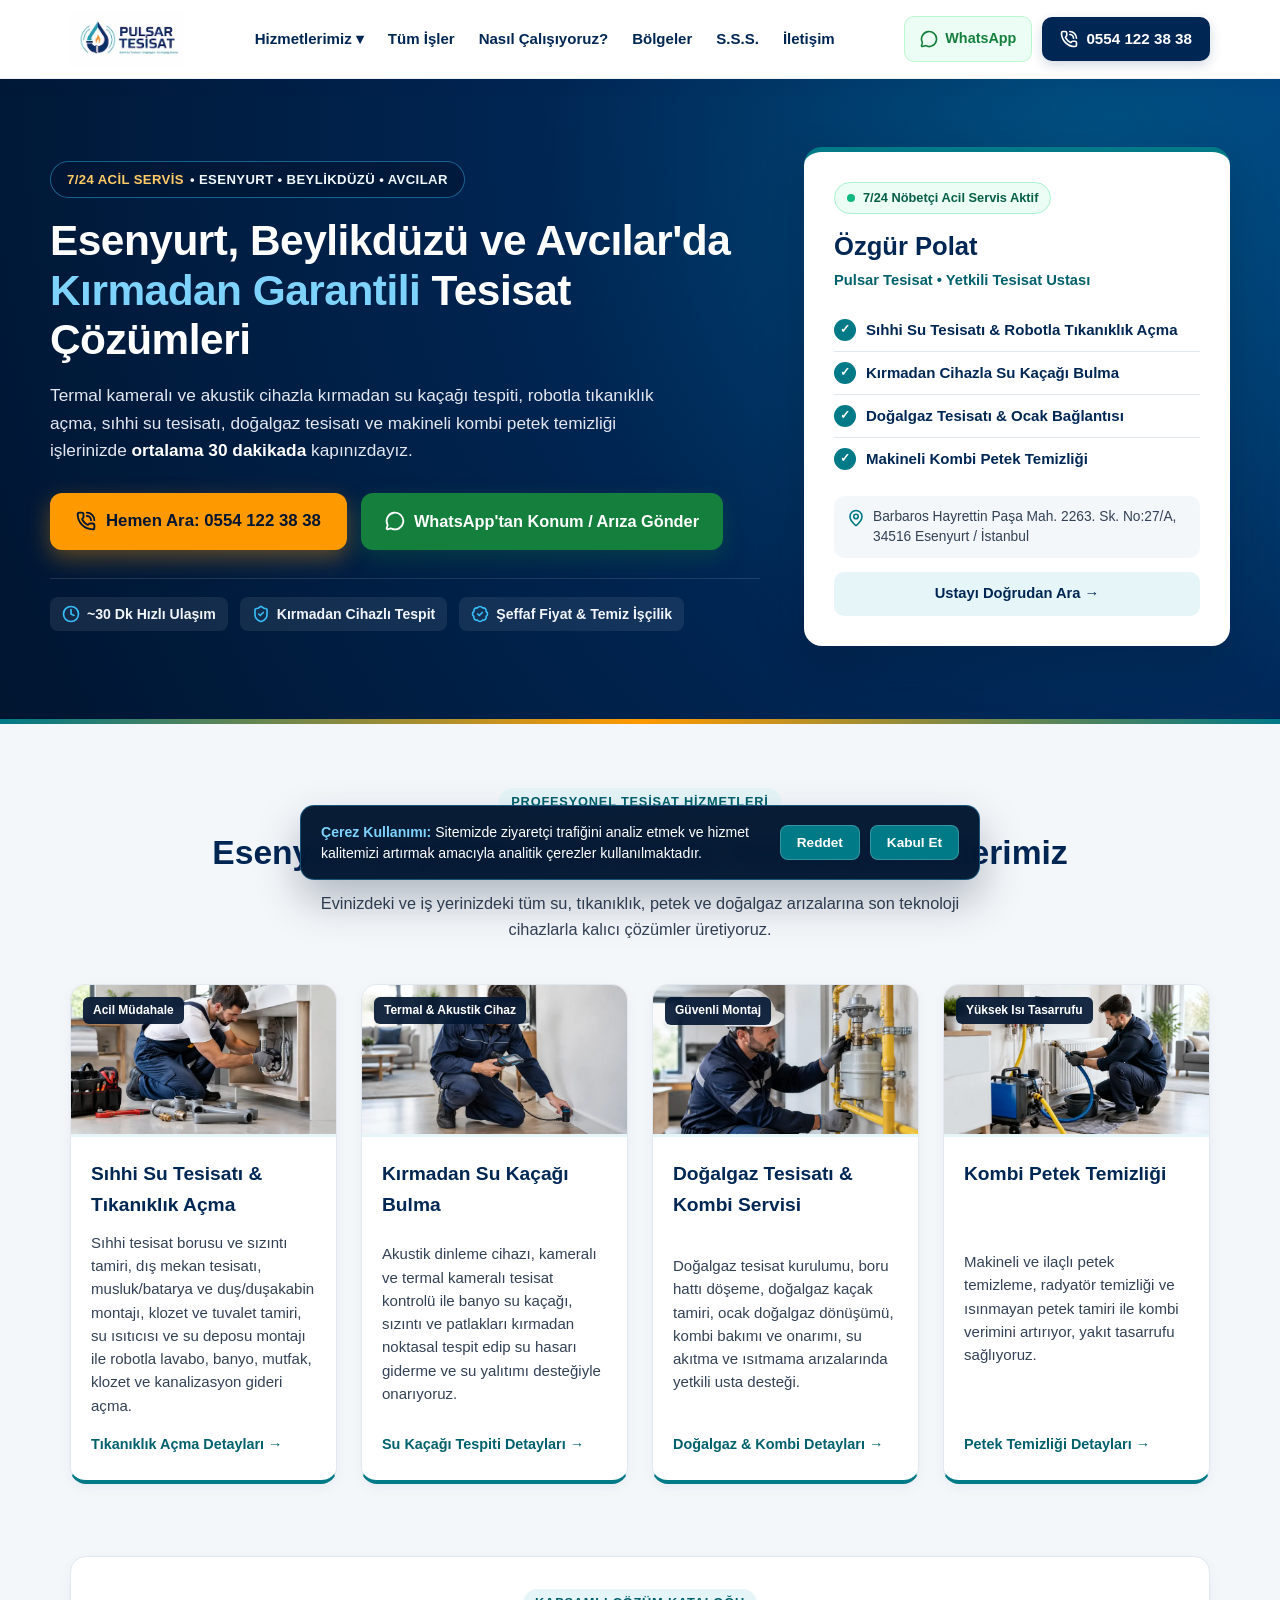
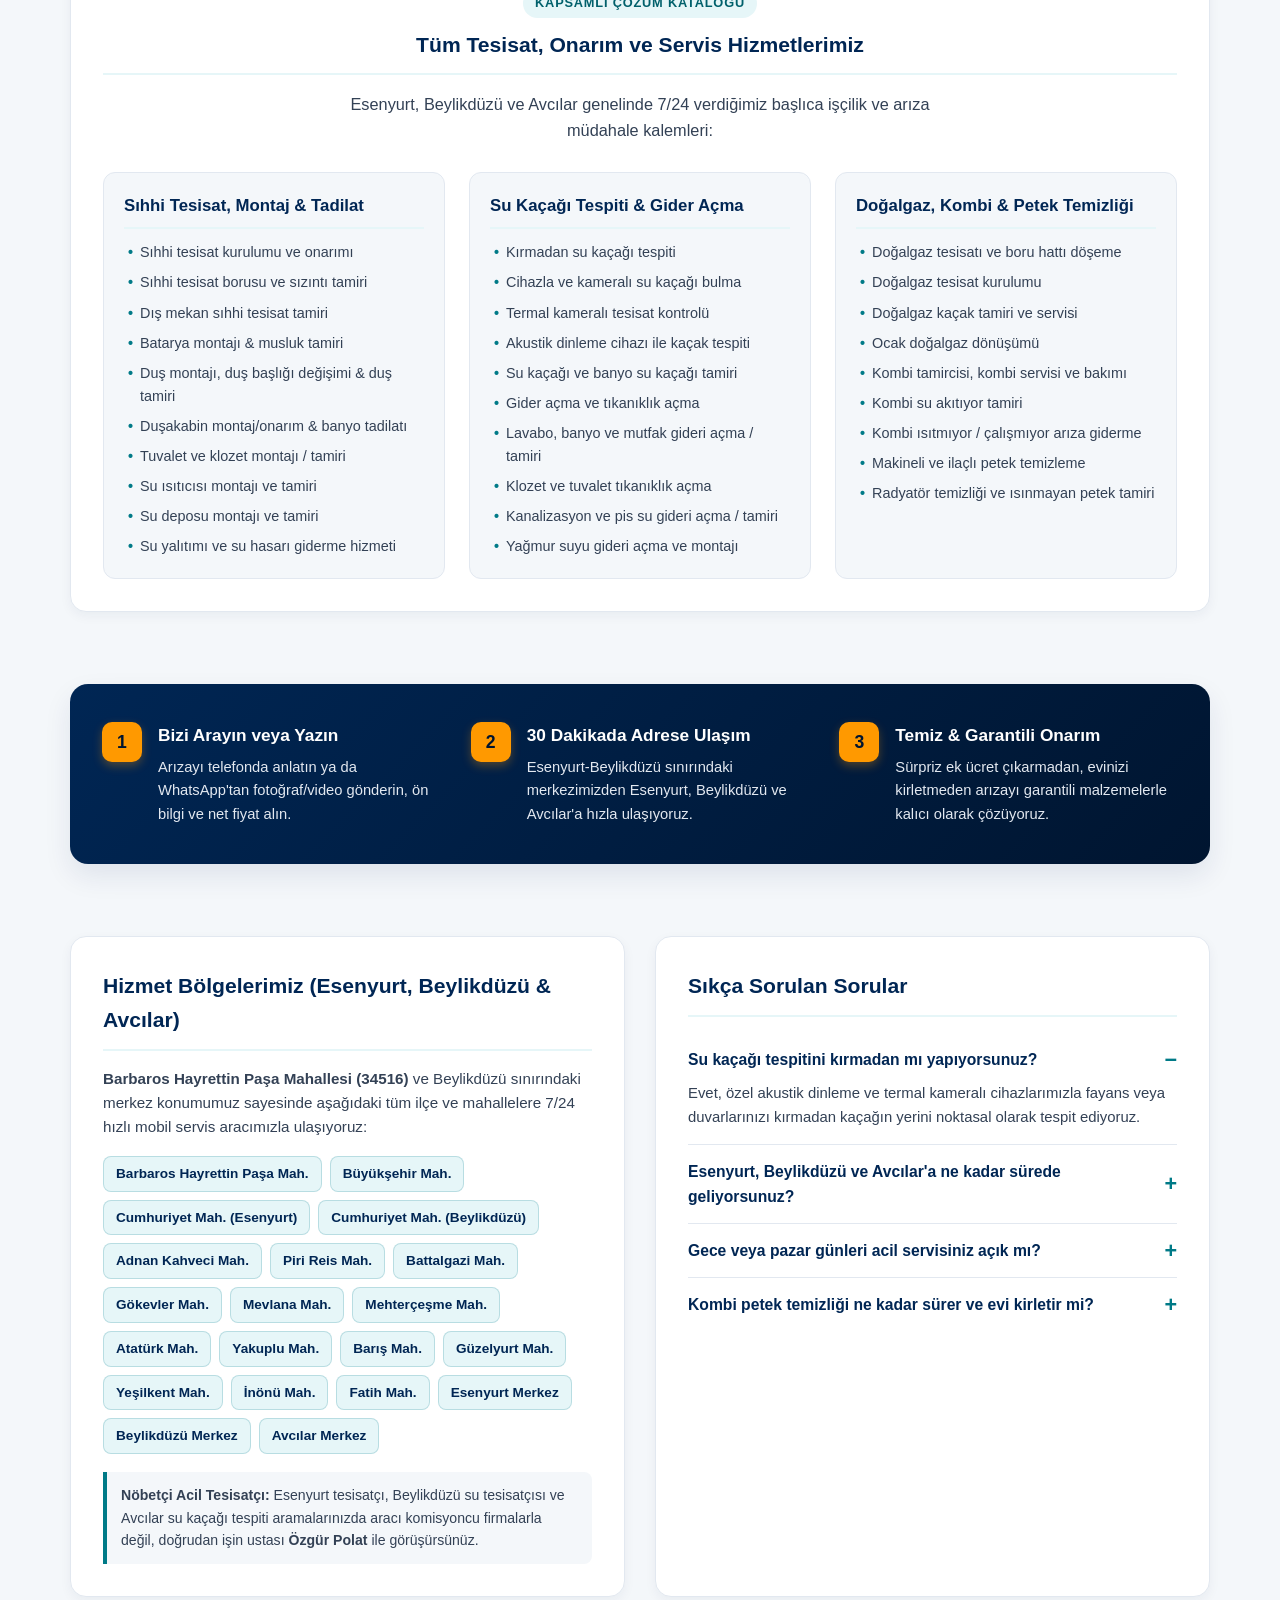
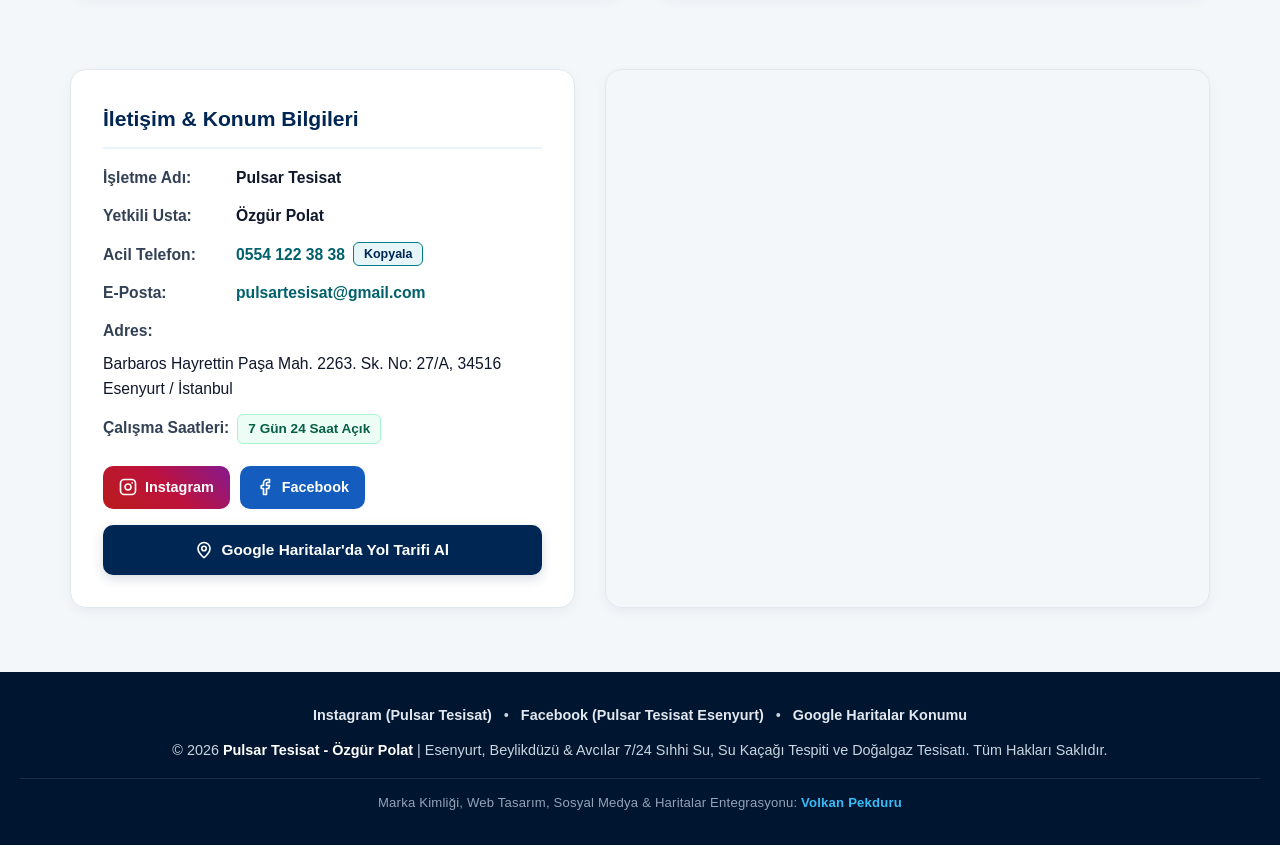
==== commit 93e3e52d: "Add files via upload" ====
--- a/index.html
+++ b/index.html
@@ -55,8 +55,8 @@
     <meta name="ICBM" content="41.0272691, 28.6431282" />
 
     <link rel="canonical" href="https://pulsartesisat.com/" />
-    <link rel="icon" type="image/webp" href="logo.webp" />
-    <link rel="apple-touch-icon" href="logo.webp" />
+    <link rel="icon" href="https://pulsartesisat.com" sizes="192x192" type="image/png" />
+    <link rel="apple-touch-icon" href="https://pulsartesisat.com" />
 
     <!-- Open Graph / WhatsApp & Sosyal Medya Önizleme -->
     <meta property="og:type" content="website" />
@@ -85,7 +85,12 @@
         "@id": "https://pulsartesisat.com/#plumber",
         "name": "Pulsar Tesisat - Özgür Polat",
         "url": "https://pulsartesisat.com/",
-        "logo": "https://pulsartesisat.com/logo.webp",
+        "logo": {
+          "@type": "ImageObject",
+          "url": "https://pulsartesisat.com/favicon.png",
+          "width": 192,
+          "height": 192
+        },
         "image": ["https://pulsartesisat.com/logo.webp", "https://pulsartesisat.com/hizmet-sihhi.webp", "https://pulsartesisat.com/hizmet-kacak.webp", "https://pulsartesisat.com/hizmet-dogalgaz.webp", "https://pulsartesisat.com/hizmet-petek.webp"],
         "description": "Esenyurt, Beylikdüzü ve Avcılar bölgesinde 7/24 acil sıhhi tesisat, kırmadan cihazla su kaçağı tespiti, robotla tıkanıklık açma, doğalgaz tesisatı ve makineli kombi petek temizliği hizmeti.",
         "telephone": "+905541223838",
@@ -111,20 +116,23 @@
           { "@type": "City", "name": "Esenyurt, İstanbul" },
           { "@type": "City", "name": "Beylikdüzü, İstanbul" },
           { "@type": "City", "name": "Avcılar, İstanbul" },
-          { "@type": "Place", "name": "Barbaros Hayrettin Paşa Mahallesi" },
-          { "@type": "Place", "name": "Büyükşehir Mahallesi" },
-          { "@type": "Place", "name": "Cumhuriyet Mahallesi" },
-          { "@type": "Place", "name": "Adnan Kahveci Mahallesi" },
-          { "@type": "Place", "name": "Piri Reis Mahallesi" },
-          { "@type": "Place", "name": "Battalgazi Mahallesi" },
-          { "@type": "Place", "name": "Yakuplu Mahallesi" },
-          { "@type": "Place", "name": "Bahçeşehir" },
-          { "@type": "Place", "name": "Yeşilkent Mahallesi" },
-          { "@type": "Place", "name": "Güzelyurt Mahallesi" },
-          { "@type": "Place", "name": "Ardıçlı Mahallesi" },
-          { "@type": "Place", "name": "İnönü Mahallesi" },
-          { "@type": "Place", "name": "Barış Mahallesi" },
-          { "@type": "Place", "name": "Fatih Mahallesi" }
+          { "@type": "Place", "name": "Barbaros Hayrettin Paşa Mahallesi, Esenyurt" },
+          { "@type": "Place", "name": "Büyükşehir Mahallesi, Beylikdüzü" },
+          { "@type": "Place", "name": "Cumhuriyet Mahallesi, Beylikdüzü" },
+          { "@type": "Place", "name": "Cumhuriyet Mahallesi, Esenyurt" },
+          { "@type": "Place", "name": "Adnan Kahveci Mahallesi, Beylikdüzü" },
+          { "@type": "Place", "name": "Piri Reis Mahallesi, Esenyurt" },
+          { "@type": "Place", "name": "Battalgazi Mahallesi, Esenyurt" },
+          { "@type": "Place", "name": "Gökevler Mahallesi, Esenyurt" },
+          { "@type": "Place", "name": "Mevlana Mahallesi, Esenyurt" },
+          { "@type": "Place", "name": "Mehterçeşme Mahallesi, Esenyurt" },
+          { "@type": "Place", "name": "Atatürk Mahallesi, Esenyurt" },
+          { "@type": "Place", "name": "Yakuplu Mahallesi, Beylikdüzü" },
+          { "@type": "Place", "name": "Barış Mahallesi, Beylikdüzü" },
+          { "@type": "Place", "name": "Güzelyurt Mahallesi, Esenyurt" },
+          { "@type": "Place", "name": "Yeşilkent Mahallesi, Esenyurt" },
+          { "@type": "Place", "name": "İnönü Mahallesi, Esenyurt" },
+          { "@type": "Place", "name": "Fatih Mahallesi, Esenyurt" }
         ],
         "hasOfferCatalog": {
           "@type": "OfferCatalog",
@@ -484,18 +492,21 @@
             <div class="neighborhood-tags" role="list">
               <span class="tag" role="listitem">Barbaros Hayrettin Paşa Mah.</span>
               <span class="tag" role="listitem">Büyükşehir Mah.</span>
-              <span class="tag" role="listitem">Cumhuriyet Mah.</span>
+              <span class="tag" role="listitem">Cumhuriyet Mah. (Esenyurt)</span>
+              <span class="tag" role="listitem">Cumhuriyet Mah. (Beylikdüzü)</span>
               <span class="tag" role="listitem">Adnan Kahveci Mah.</span>
               <span class="tag" role="listitem">Piri Reis Mah.</span>
               <span class="tag" role="listitem">Battalgazi Mah.</span>
+              <span class="tag" role="listitem">Gökevler Mah.</span>
+              <span class="tag" role="listitem">Mevlana Mah.</span>
+              <span class="tag" role="listitem">Mehterçeşme Mah.</span>
+              <span class="tag" role="listitem">Atatürk Mah.</span>
               <span class="tag" role="listitem">Yakuplu Mah.</span>
               <span class="tag" role="listitem">Barış Mah.</span>
               <span class="tag" role="listitem">Güzelyurt Mah.</span>
               <span class="tag" role="listitem">Yeşilkent Mah.</span>
-              <span class="tag" role="listitem">Ardıçlı Mah.</span>
               <span class="tag" role="listitem">İnönü Mah.</span>
               <span class="tag" role="listitem">Fatih Mah.</span>
-              <span class="tag" role="listitem">Bahçeşehir</span>
               <span class="tag" role="listitem">Esenyurt Merkez</span>
               <span class="tag" role="listitem">Beylikdüzü Merkez</span>
               <span class="tag" role="listitem">Avcılar Merkez</span>
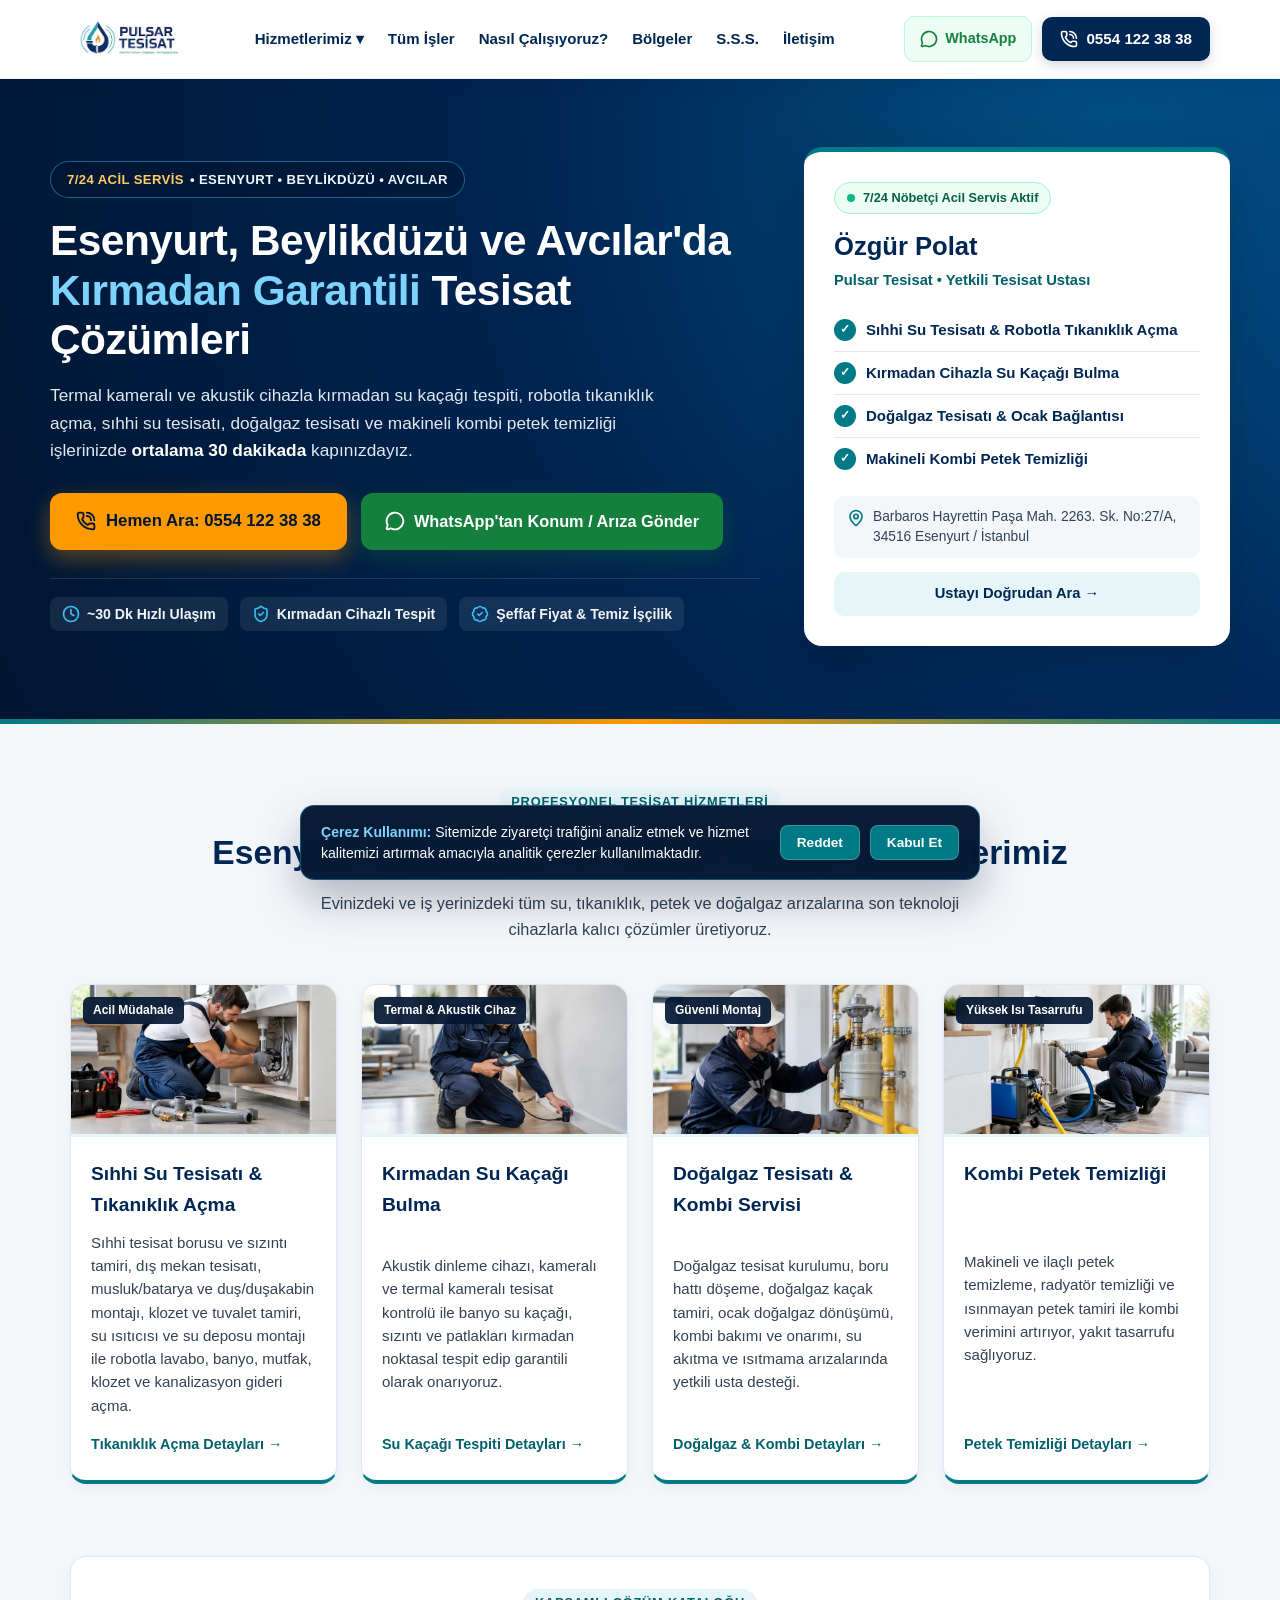
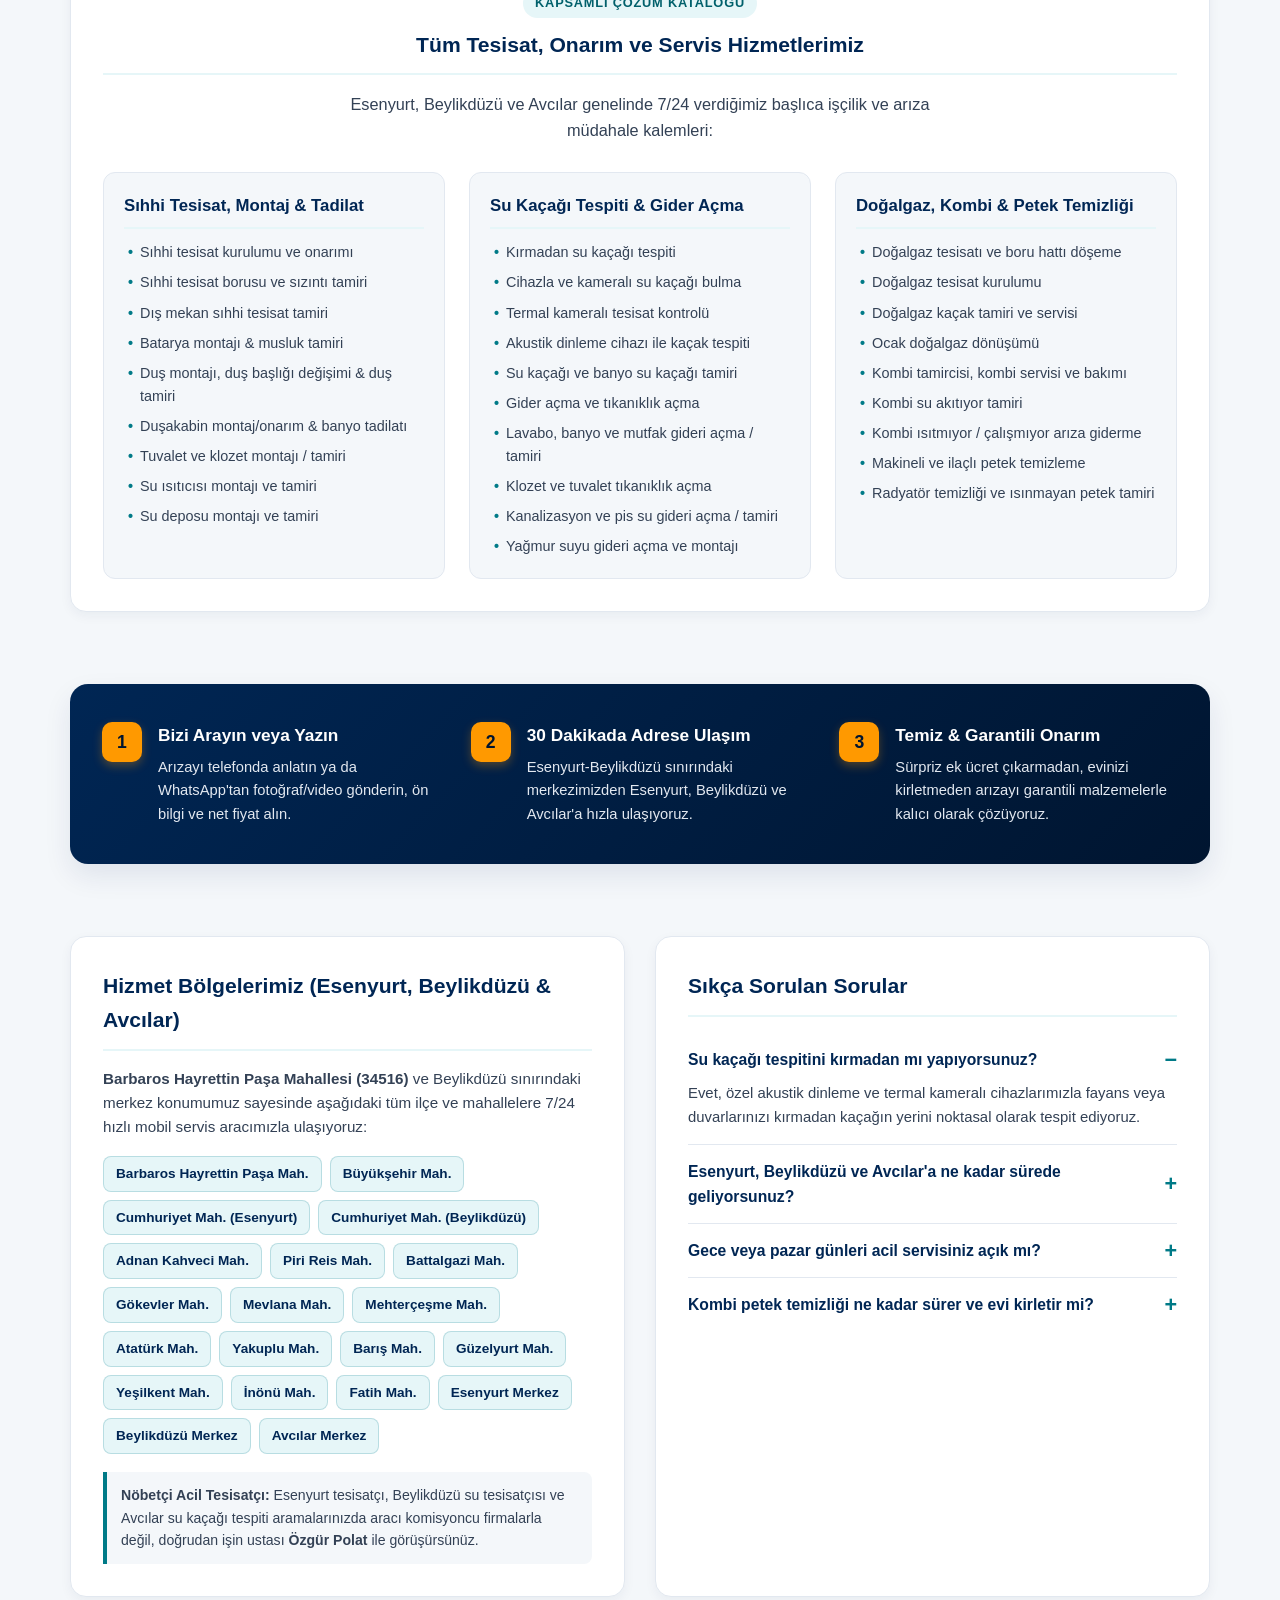
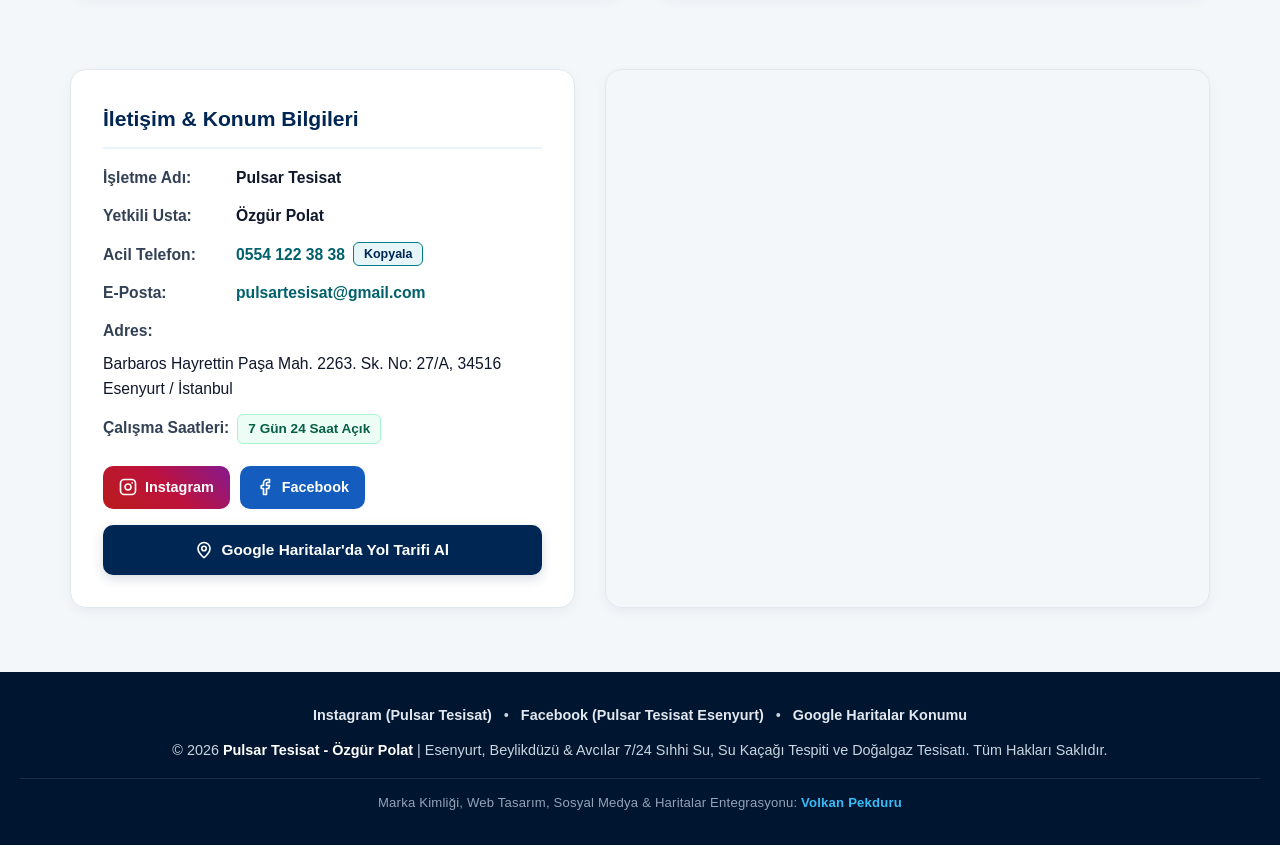
==== commit d372fa4b: "Add files via upload" ====
--- a/index.html
+++ b/index.html
@@ -1,46 +1,44 @@
 <!doctype html>
 <html lang="tr">
   <head>
-    <!-- KVKK & Google Consent Mode Varsayılan Ayarı -->
+    <!-- KVKK & 100/100 PageSpeed Google Analytics (G-2M4X80LP5Z) -->
     <script>
       window.dataLayer = window.dataLayer || [];
       function gtag() {
         dataLayer.push(arguments);
       }
-      const savedConsent = localStorage.getItem("pulsar_cookie_consent");
-      gtag("consent", "default", {
-        analytics_storage: savedConsent === "granted" ? "granted" : "denied",
-        ad_storage: "denied",
-        ad_user_data: "denied",
-        ad_personalization: "denied",
-      });
-    </script>
-
-    <!-- Google tag (gtag.js) -->
-    <script async src="https://googletagmanager.com/gtm.js?id=GTM-5T6CG87S"></script>
-    <script>
-      window.dataLayer = window.dataLayer || [];
-      function gtag() {
-        dataLayer.push(arguments);
-      }
-      gtag("js", new Date());
-    </script>
-
-    <!-- Telefon, WhatsApp ve Harita Tıklama Takibi -->
-    <script>
-      document.addEventListener("click", function (e) {
-        const link = e.target.closest("a");
-        if (!link) return;
-        const href = link.getAttribute("href") || "";
-
-        if (href.startsWith("tel:")) {
-          gtag("event", "telefon_aramasi", { event_category: "iletisim", event_label: "0554 122 38 38" });
-        } else if (href.includes("wa.me") || href.includes("whatsapp")) {
-          gtag("event", "whatsapp_tiklama", { event_category: "iletisim", event_label: "WhatsApp Mesaj" });
-        } else if (href.includes("/maps") || href.includes("maps.") || href.includes("share.google")) {
-          gtag("event", "harita_yol_tarifi", { event_category: "konum", event_label: "Google Haritalar" });
+      (function () {
+        var consentState = "denied";
+        try {
+          if (localStorage.getItem("pulsar_cookie_consent") === "granted") {
+            consentState = "granted";
+          }
+        } catch (e) {}
+
+        gtag("consent", "default", {
+          analytics_storage: consentState,
+          ad_storage: "denied",
+          ad_user_data: "denied",
+          ad_personalization: "denied",
+        });
+        gtag("js", new Date());
+        gtag("config", "G-2M4X80LP5Z");
+
+        var gaLoaded = false;
+        function loadGA() {
+          if (gaLoaded) return;
+          gaLoaded = true;
+          var s = document.createElement("script");
+          s.async = true;
+          s.src = "https://googletagmanager.com" + "/gtag/js?id=G-2M4X80LP5Z";
+          document.head.appendChild(s);
         }
-      });
+
+        ["scroll", "mousemove", "touchstart", "click", "keydown"].forEach(function (evt) {
+          window.addEventListener(evt, loadGA, { once: true, passive: true });
+        });
+        setTimeout(loadGA, 3500);
+      })();
     </script>
 
     <meta charset="UTF-8" />
@@ -55,8 +53,8 @@
     <meta name="ICBM" content="41.0272691, 28.6431282" />
 
     <link rel="canonical" href="https://pulsartesisat.com/" />
-    <link rel="icon" href="https://pulsartesisat.com" sizes="192x192" type="image/png" />
-    <link rel="apple-touch-icon" href="https://pulsartesisat.com" />
+    <link rel="icon" href="https://pulsartesisat.com/favicon.png" sizes="192x192" type="image/png" />
+    <link rel="apple-touch-icon" href="https://pulsartesisat.com/favicon.png" />
 
     <!-- Open Graph / WhatsApp & Sosyal Medya Önizleme -->
     <meta property="og:type" content="website" />
@@ -83,7 +81,11 @@
         "@context": "https://schema.org",
         "@type": "Plumber",
         "@id": "https://pulsartesisat.com/#plumber",
-        "name": "Pulsar Tesisat - Özgür Polat",
+        "name": "Pulsar Tesisat",
+        "founder": {
+          "@type": "Person",
+          "name": "Özgür Polat"
+        },
         "url": "https://pulsartesisat.com/",
         "logo": {
           "@type": "ImageObject",
@@ -160,8 +162,7 @@
             { "@type": "Offer", "itemOffered": { "@type": "Service", "name": "Kombi Servisi, Tamiri, Bakımı ve Su Akıtma Onarımı" } },
             { "@type": "Offer", "itemOffered": { "@type": "Service", "name": "Makineli ve İlaçlı Petek Temizleme / Radyatör Temizliği" } },
             { "@type": "Offer", "itemOffered": { "@type": "Service", "name": "Isınmayan Petek Tamiri" } },
-            { "@type": "Offer", "itemOffered": { "@type": "Service", "name": "Banyo ve Duş Tadilatı" } },
-            { "@type": "Offer", "itemOffered": { "@type": "Service", "name": "Su Yalıtımı ve Su Hasarı Giderme Hizmeti" } }
+            { "@type": "Offer", "itemOffered": { "@type": "Service", "name": "Banyo ve Duş Tadilatı" } }
           ]
         },
         "openingHoursSpecification": {
@@ -365,7 +366,7 @@
             </div>
             <div class="service-body">
               <h3>Kırmadan Su Kaçağı Bulma</h3>
-              <p>Akustik dinleme cihazı, kameralı ve termal kameralı tesisat kontrolü ile banyo su kaçağı, sızıntı ve patlakları kırmadan noktasal tespit edip su hasarı giderme ve su yalıtımı desteğiyle onarıyoruz.</p>
+              <p>Akustik dinleme cihazı, kameralı ve termal kameralı tesisat kontrolü ile banyo su kaçağı, sızıntı ve patlakları kırmadan noktasal tespit edip garantili olarak onarıyoruz.</p>
               <a href="su-kacagi-tespiti.html" class="service-link">Su Kaçağı Tespiti Detayları →</a>
             </div>
           </article>
@@ -418,7 +419,6 @@
                 <li>Tuvalet ve klozet montajı / tamiri</li>
                 <li>Su ısıtıcısı montajı ve tamiri</li>
                 <li>Su deposu montajı ve tamiri</li>
-                <li>Su yalıtımı ve su hasarı giderme hizmeti</li>
               </ul>
             </div>
 
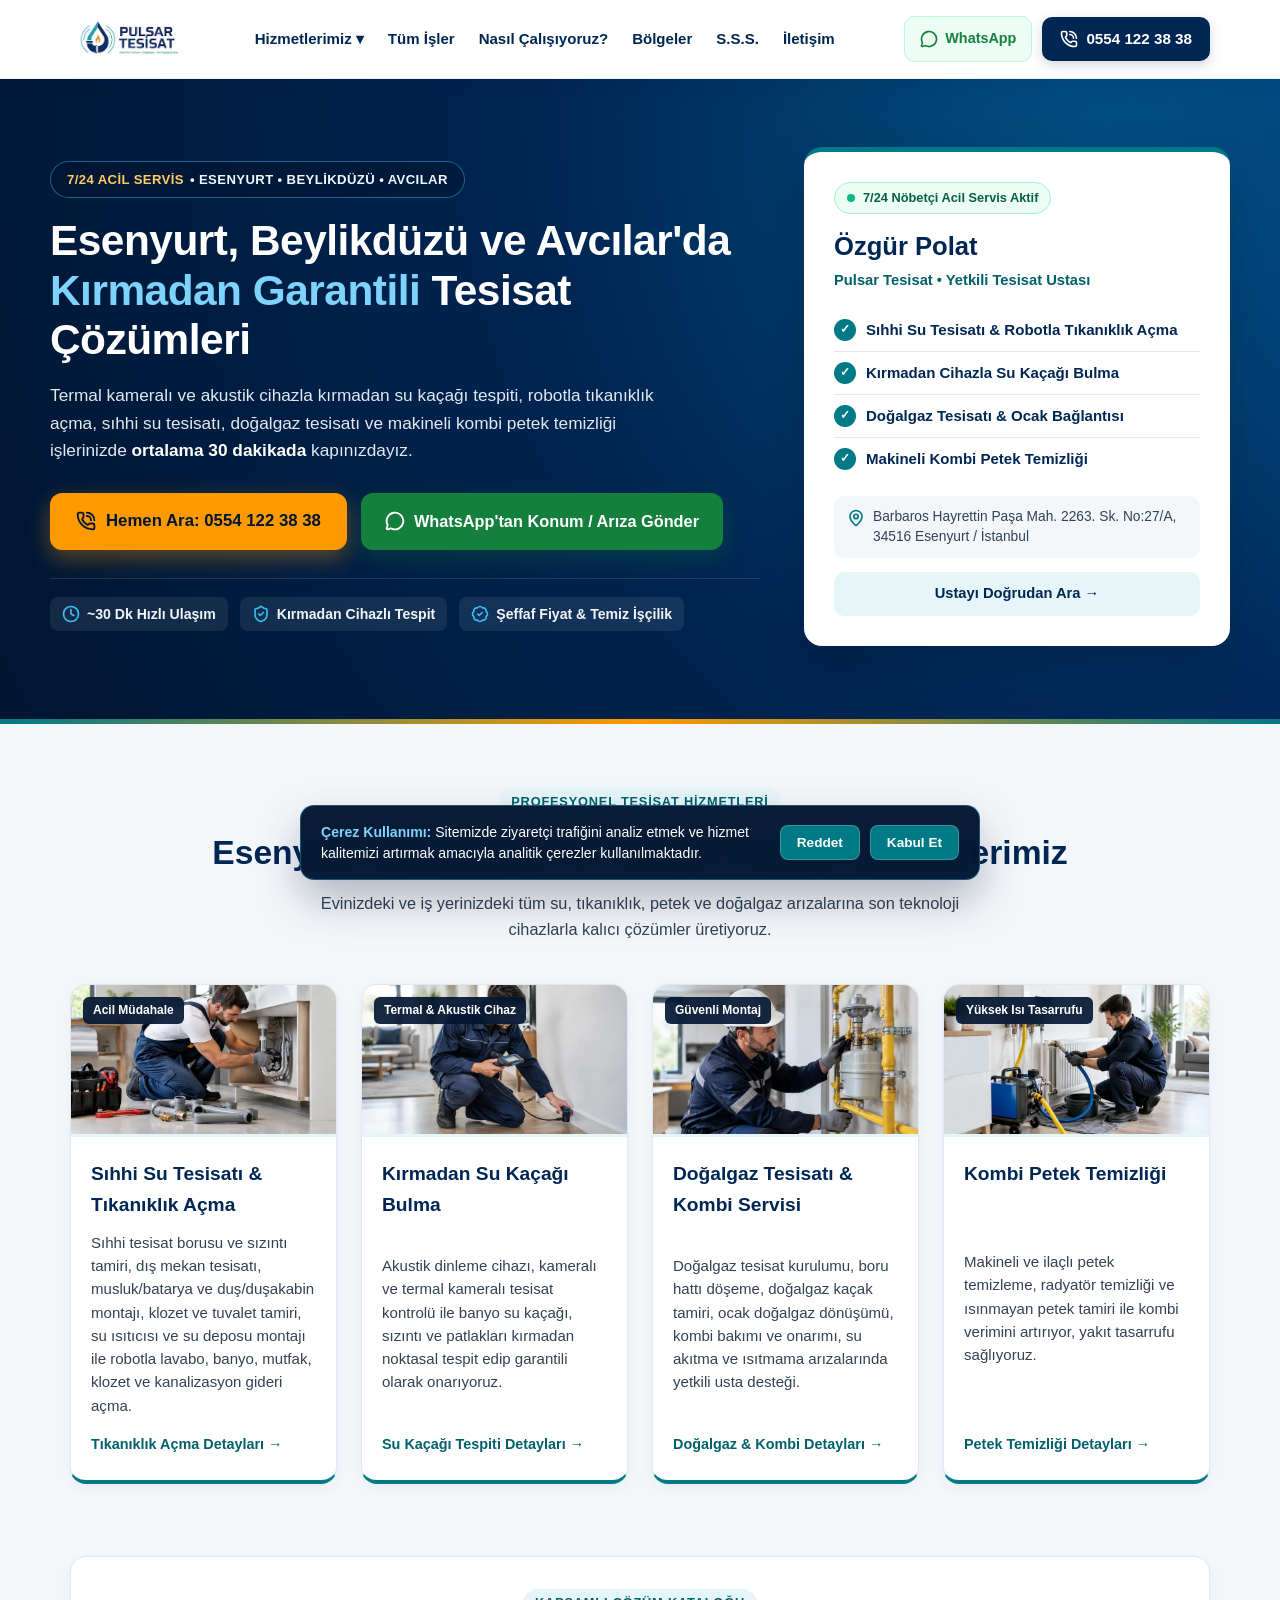
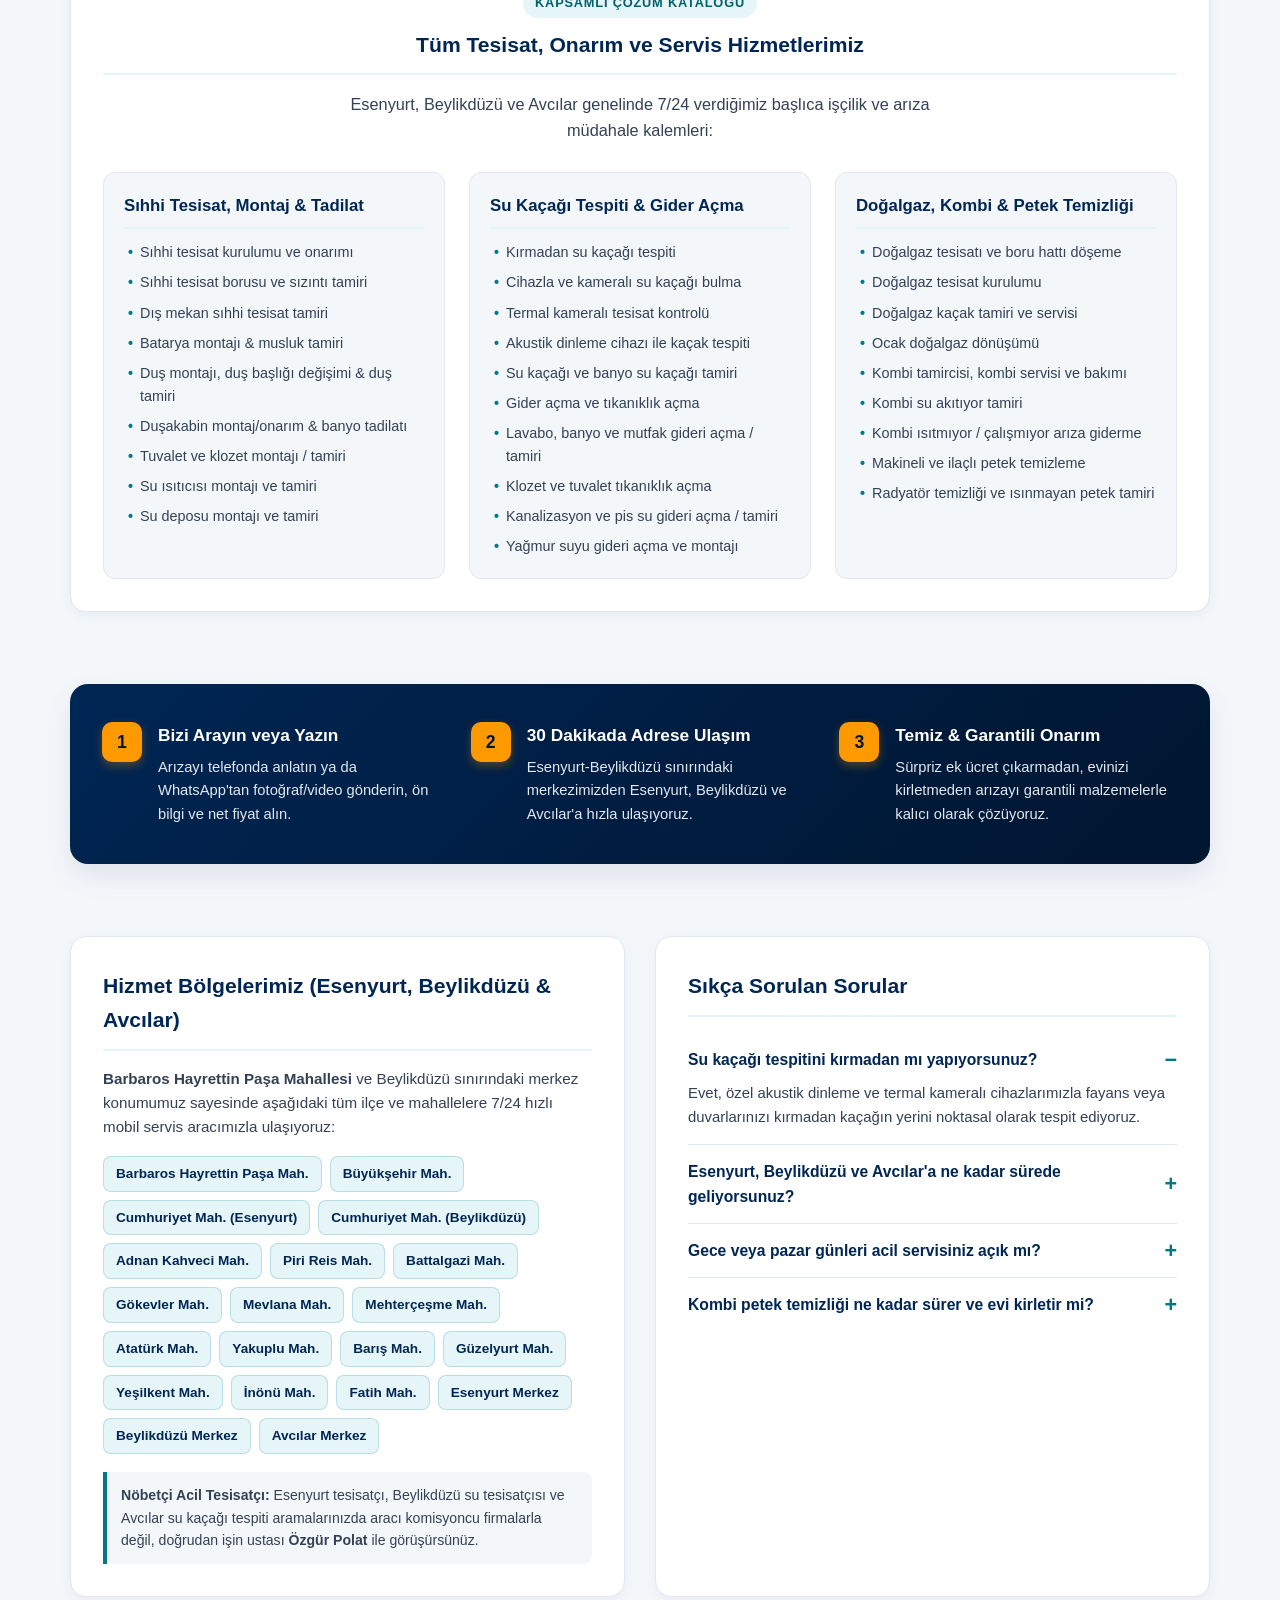
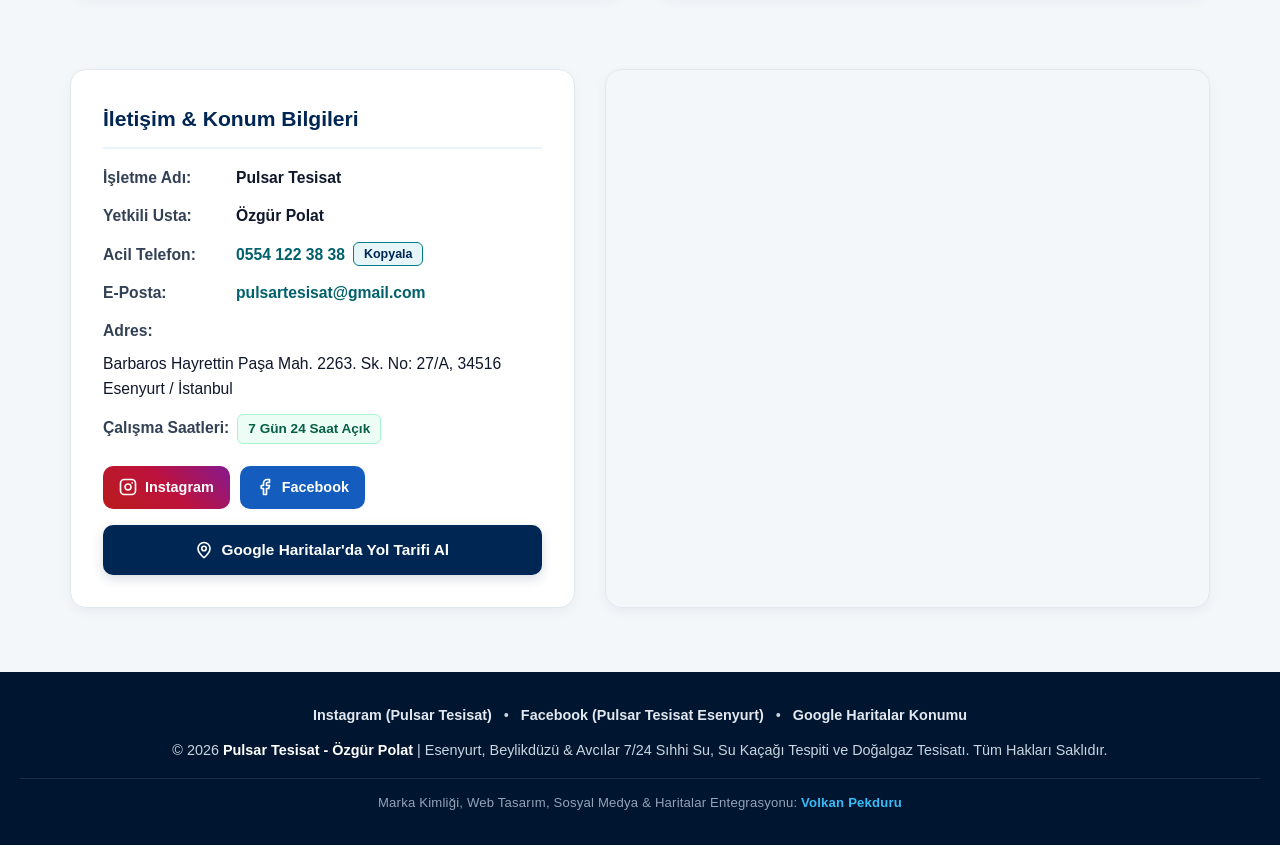
==== commit 123915b8: "Update index.html" ====
--- a/index.html
+++ b/index.html
@@ -488,7 +488,7 @@
         <div class="info-grid">
           <div class="card-panel">
             <h2>Hizmet Bölgelerimiz (Esenyurt, Beylikdüzü & Avcılar)</h2>
-            <p class="panel-desc"><strong>Barbaros Hayrettin Paşa Mahallesi (34516)</strong> ve Beylikdüzü sınırındaki merkez konumumuz sayesinde aşağıdaki tüm ilçe ve mahallelere 7/24 hızlı mobil servis aracımızla ulaşıyoruz:</p>
+            <p class="panel-desc"><strong>Barbaros Hayrettin Paşa Mahallesi</strong> ve Beylikdüzü sınırındaki merkez konumumuz sayesinde aşağıdaki tüm ilçe ve mahallelere 7/24 hızlı mobil servis aracımızla ulaşıyoruz:</p>
             <div class="neighborhood-tags" role="list">
               <span class="tag" role="listitem">Barbaros Hayrettin Paşa Mah.</span>
               <span class="tag" role="listitem">Büyükşehir Mah.</span>
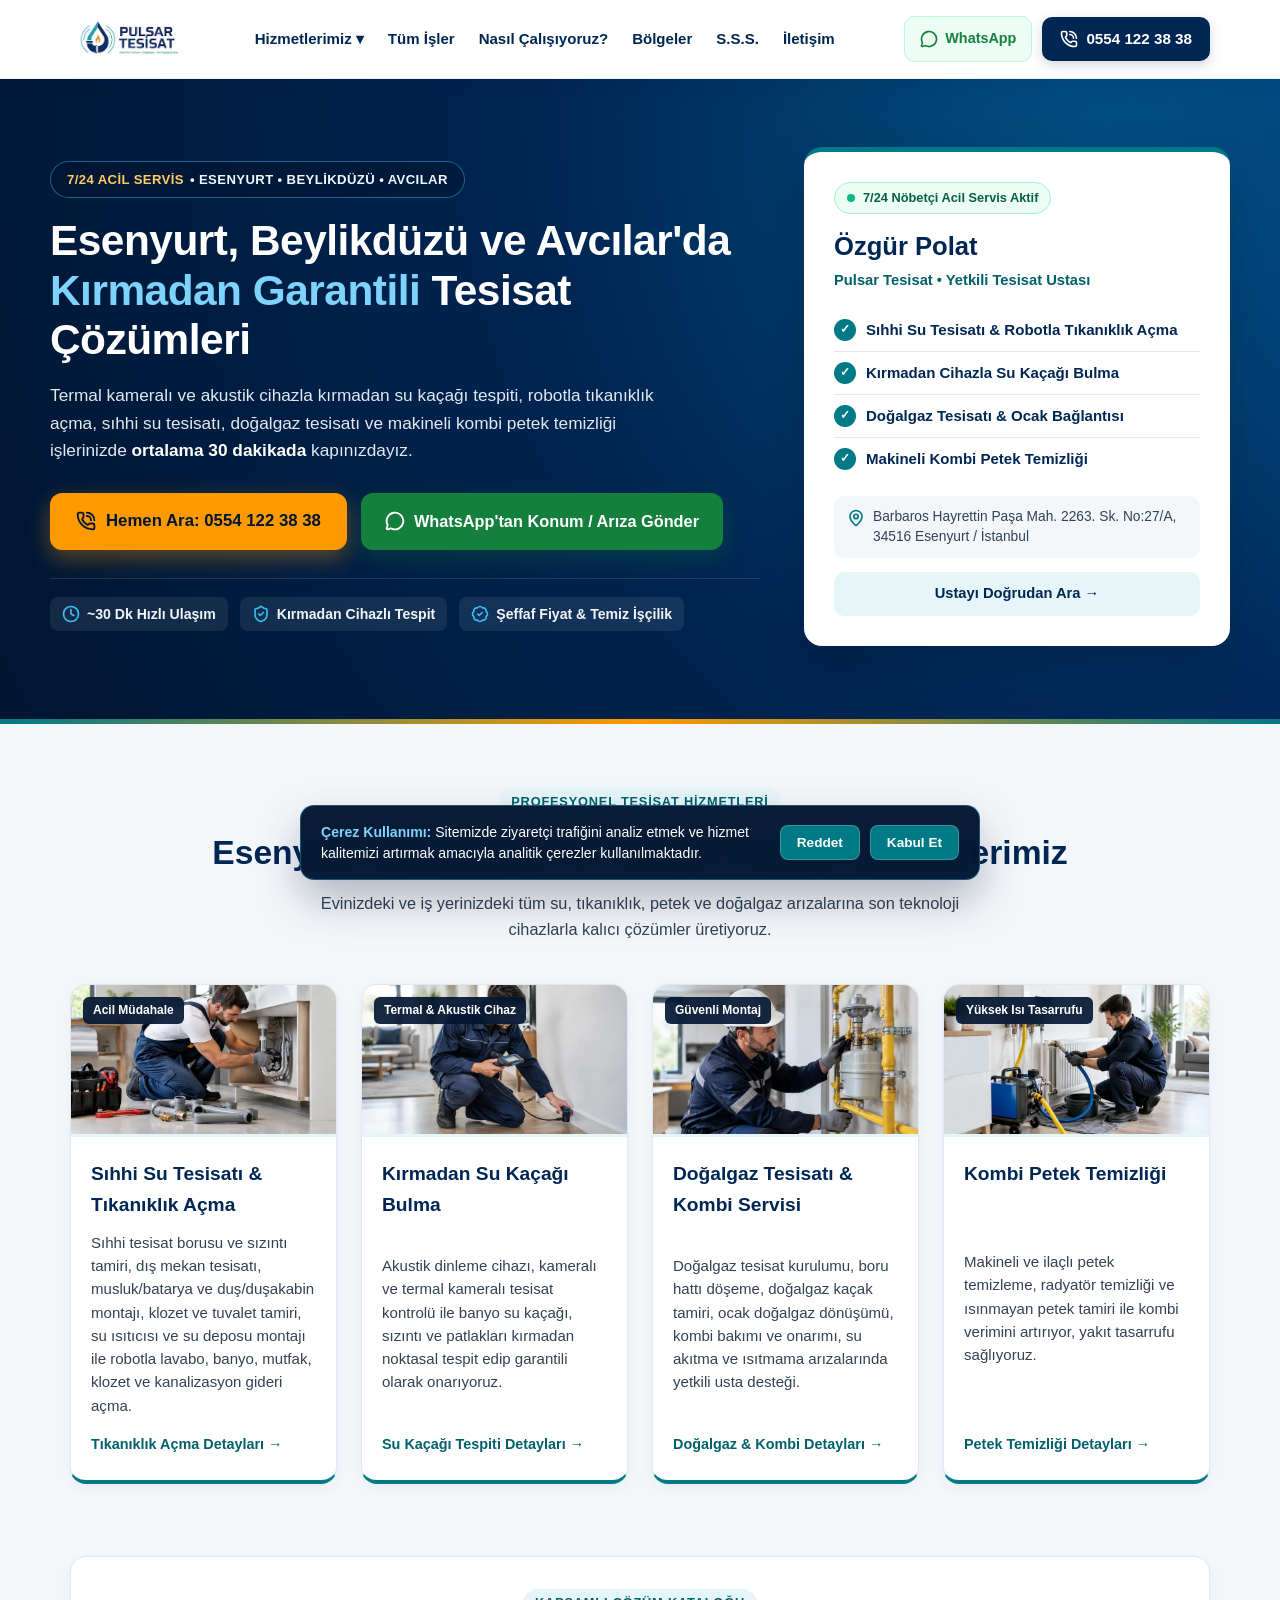
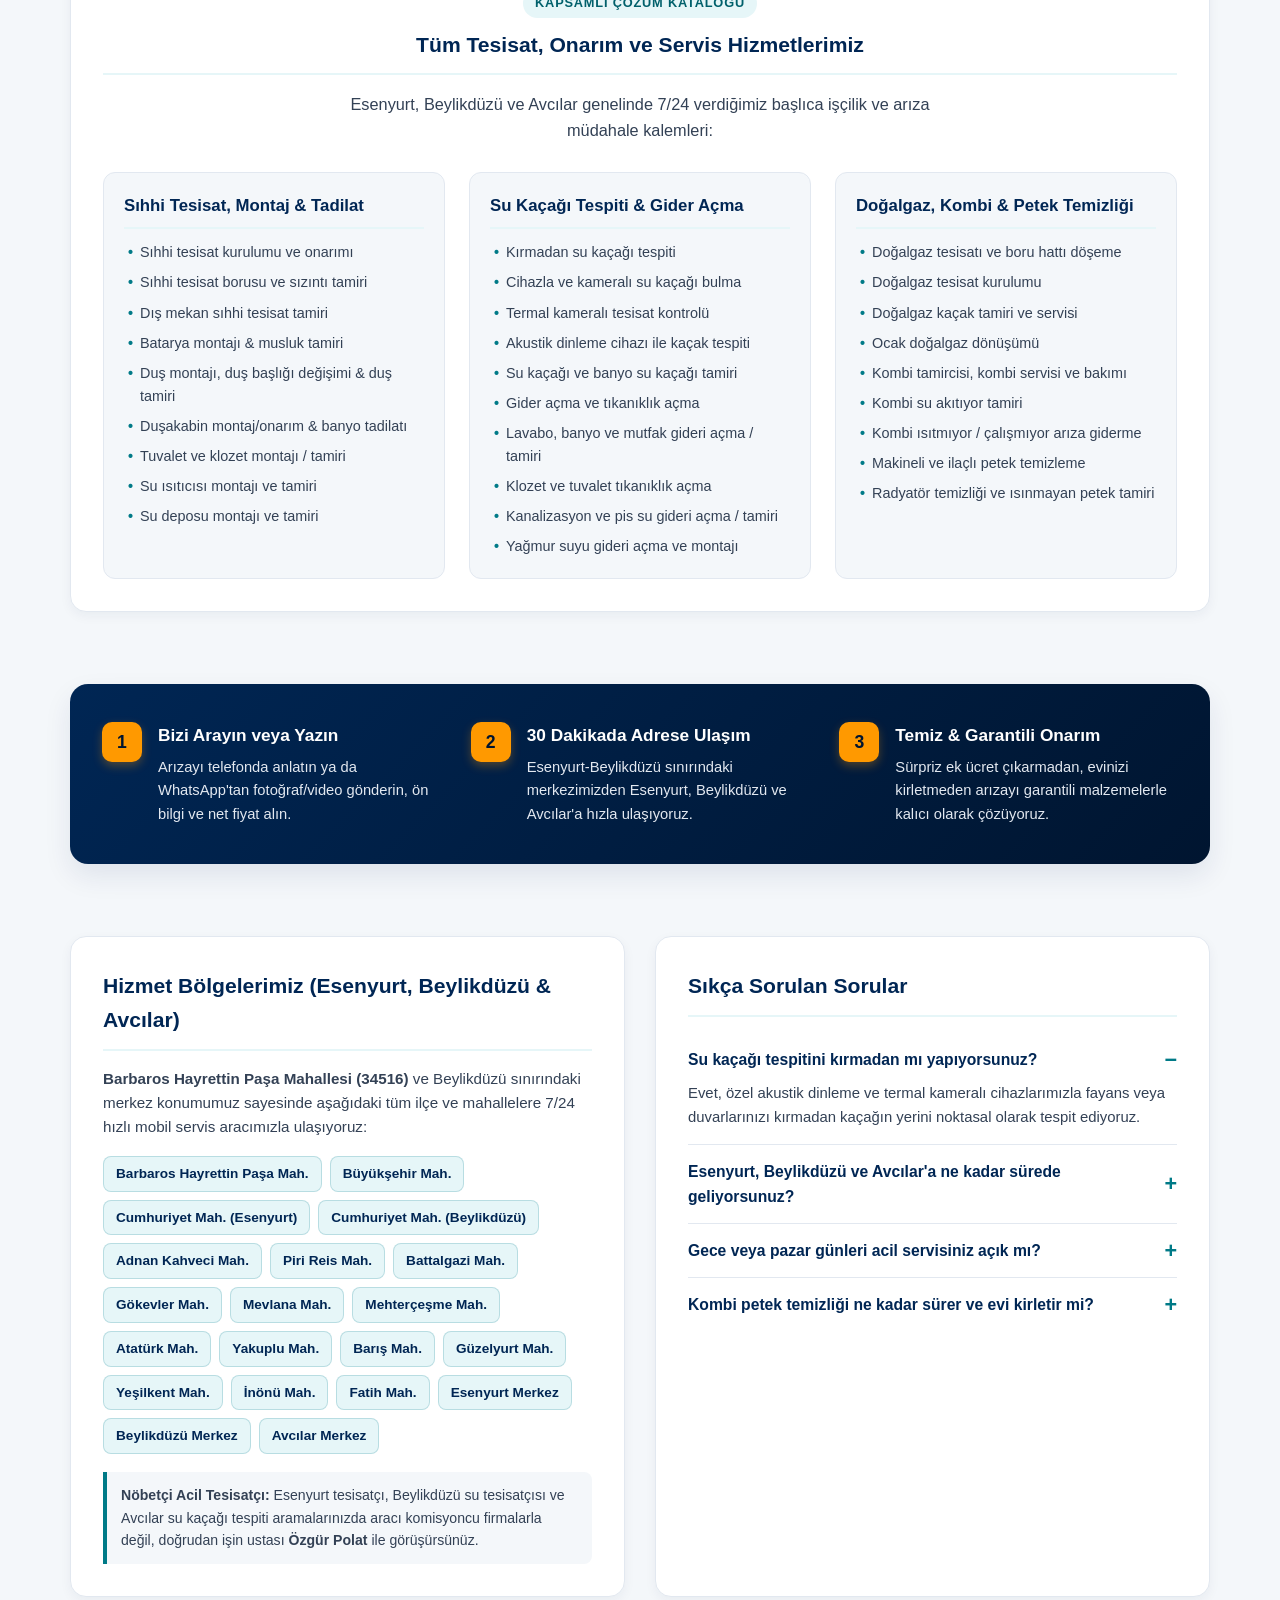
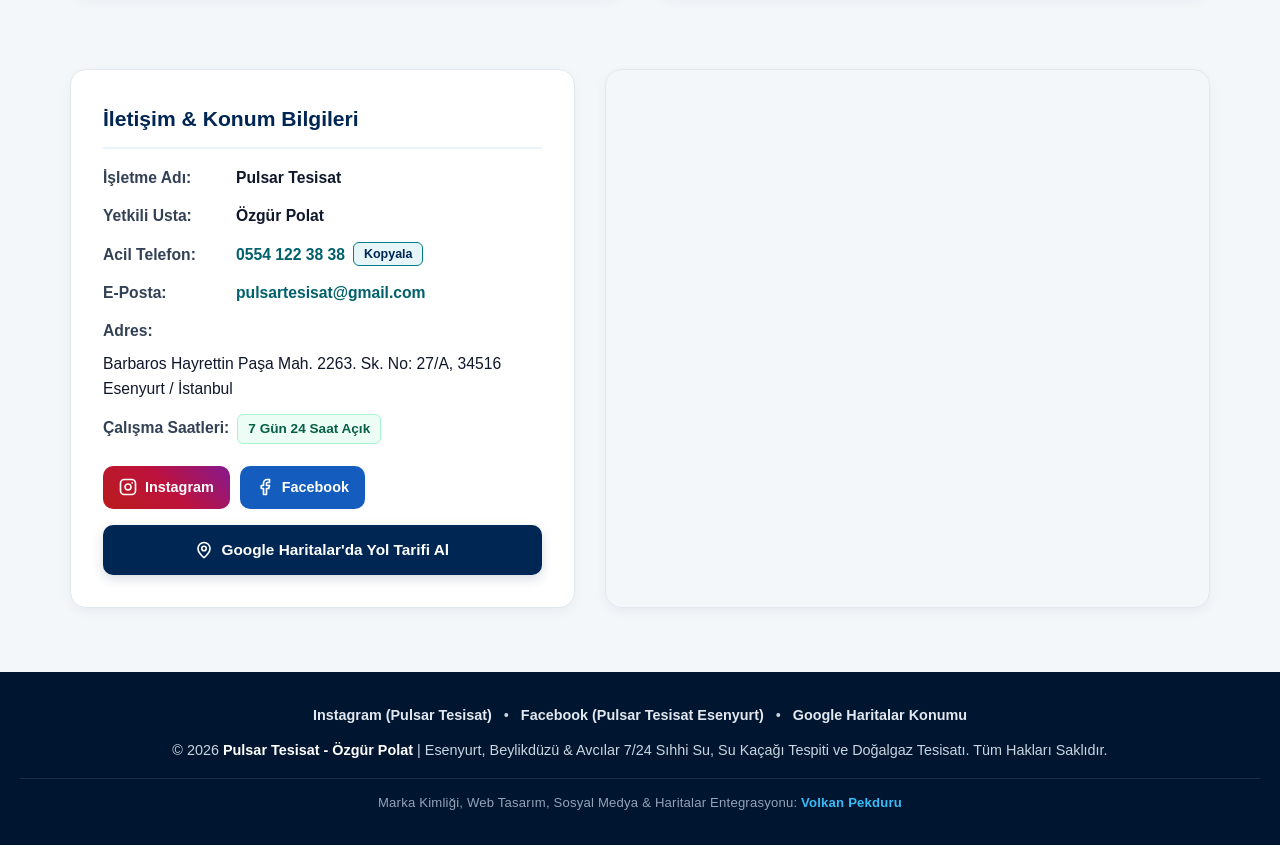
==== commit 77d46e7e: "Add files via upload" ====
--- a/index.html
+++ b/index.html
@@ -488,7 +488,7 @@
         <div class="info-grid">
           <div class="card-panel">
             <h2>Hizmet Bölgelerimiz (Esenyurt, Beylikdüzü & Avcılar)</h2>
-            <p class="panel-desc"><strong>Barbaros Hayrettin Paşa Mahallesi</strong> ve Beylikdüzü sınırındaki merkez konumumuz sayesinde aşağıdaki tüm ilçe ve mahallelere 7/24 hızlı mobil servis aracımızla ulaşıyoruz:</p>
+            <p class="panel-desc"><strong>Barbaros Hayrettin Paşa Mahallesi (34516)</strong> ve Beylikdüzü sınırındaki merkez konumumuz sayesinde aşağıdaki tüm ilçe ve mahallelere 7/24 hızlı mobil servis aracımızla ulaşıyoruz:</p>
             <div class="neighborhood-tags" role="list">
               <span class="tag" role="listitem">Barbaros Hayrettin Paşa Mah.</span>
               <span class="tag" role="listitem">Büyükşehir Mah.</span>
